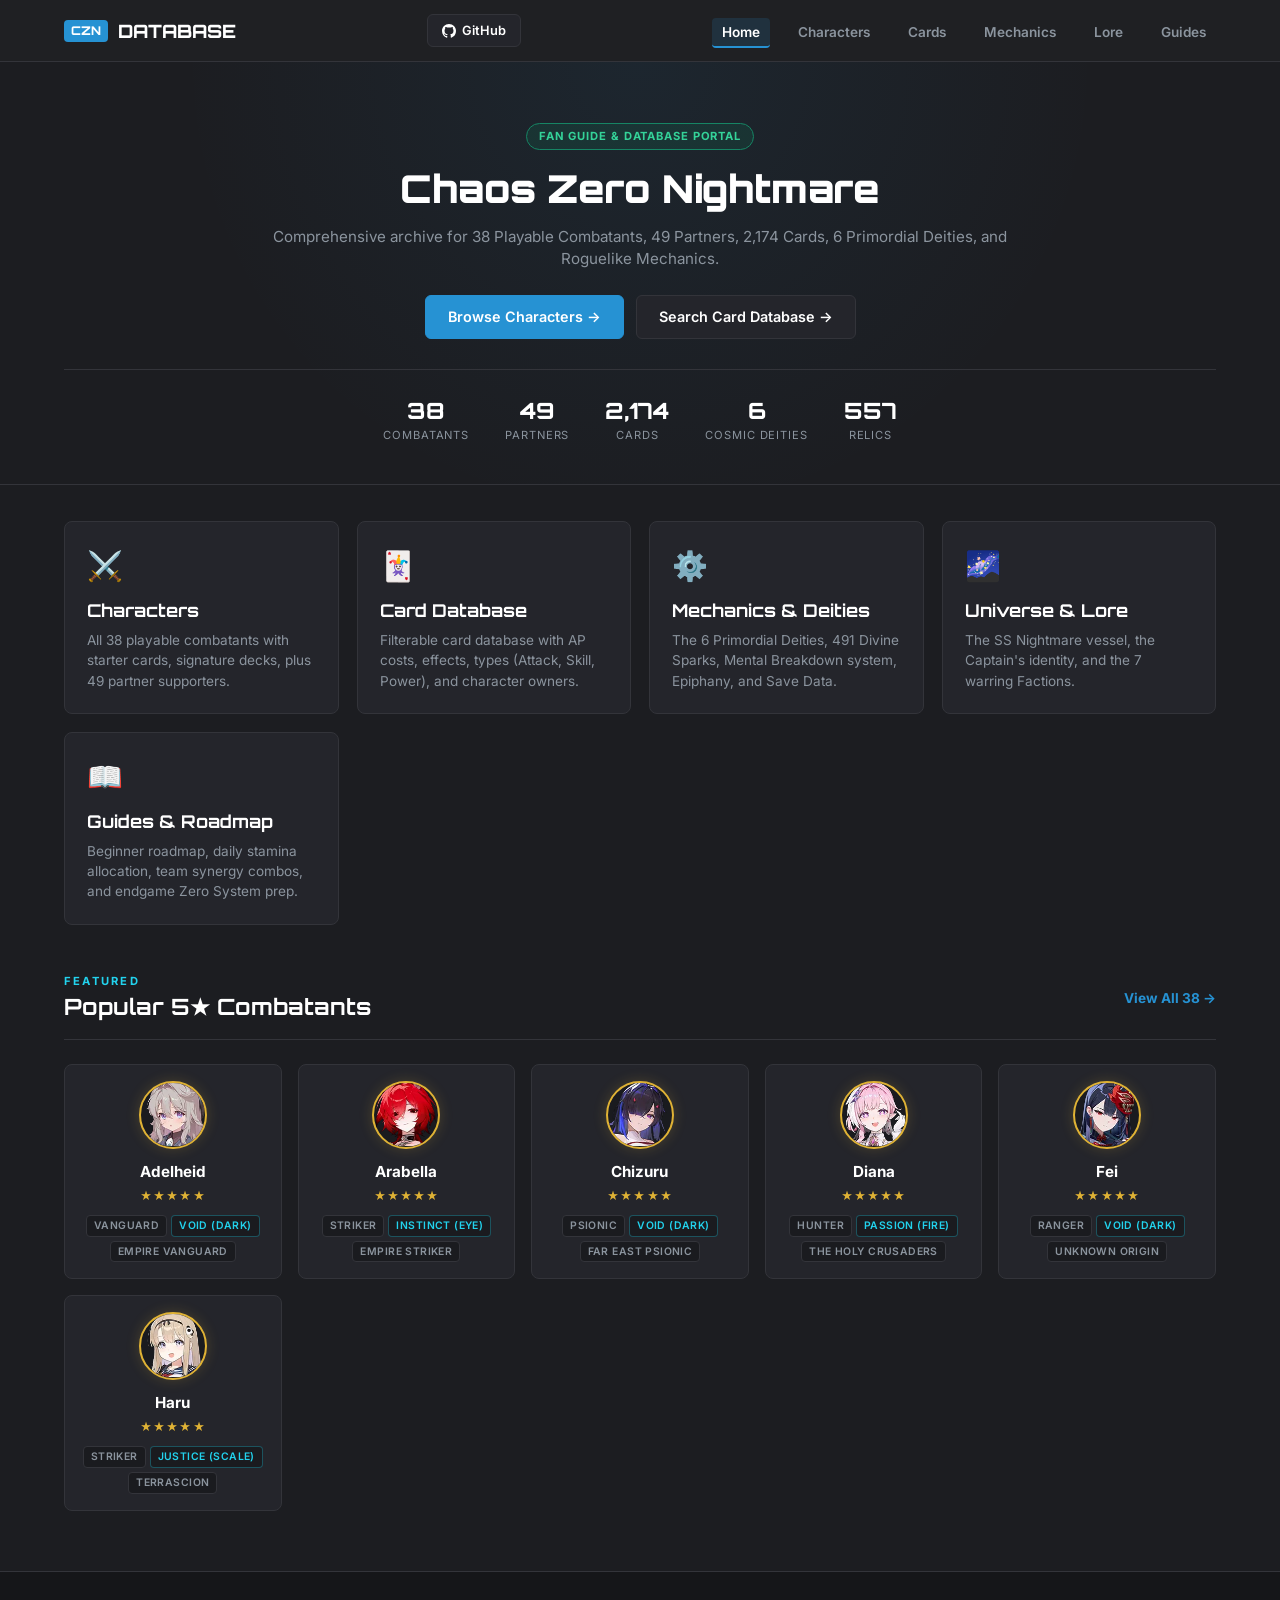
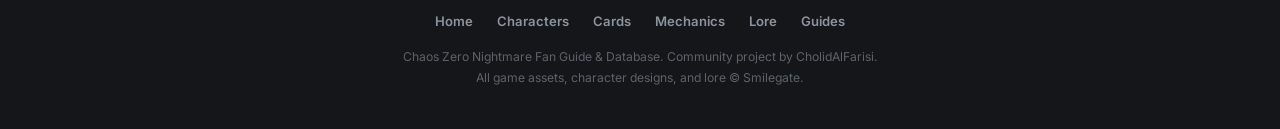
==== index.html @ 37da946c "feat: integrate official character portraits and card illustrations with responsive mobile layout" ====
<!DOCTYPE html>
<html lang="en">
<head>
<meta charset="UTF-8">
<meta name="viewport" content="width=device-width, initial-scale=1.0">
<title>Chaos Zero Nightmare — Database &amp; Fan Guide</title>
<link rel="preconnect" href="https://fonts.googleapis.com">
<link rel="preconnect" href="https://fonts.gstatic.com" crossorigin>
<link href="https://fonts.googleapis.com/css2?family=Inter:wght@400;500;600;700&family=Orbitron:wght@600;700;800;900&display=swap" rel="stylesheet">
<link rel="stylesheet" href="style.css">
</head>
<body>
<nav>
  <div class="nav-top">
    <a href="index.html" class="nav-brand"><span>CZN</span> DATABASE</a>
    <a href="https://github.com/CholidAlFarisi/czn-fan-guide" target="_blank" class="nav-btn">
      <svg width="14" height="14" viewBox="0 0 16 16" fill="currentColor"><path d="M8 0C3.58 0 0 3.58 0 8c0 3.54 2.29 6.53 5.47 7.59.4.07.55-.17.55-.38 0-.19-.01-.82-.01-1.49-2.01.37-2.53-.49-2.69-.94-.09-.23-.48-.94-.82-1.13-.28-.15-.68-.52-.01-.53.63-.01 1.08.58 1.23.82.72 1.21 1.87.87 2.33.66.07-.52.28-.87.51-1.07-1.78-.2-3.64-.89-3.64-3.95 0-.87.31-1.59.82-2.15-.08-.2-.36-1.02.08-2.12 0 0 .67-.21 2.2.82.64-.18 1.32-.27 2-.27.68 0 1.36.09 2 .27 1.53-1.04 2.2-.82 2.2-.82.44 1.1.16 1.92.08 2.12.51.56.82 1.27.82 2.15 0 3.07-1.87 3.75-3.65 3.95.29.25.54.73.54 1.48 0 1.07-.01 1.93-.01 2.2 0 .21.15.46.55.38A8.013 8.013 0 0016 8c0-4.42-3.58-8-8-8z"/></svg>
      GitHub
    </a>
  </div>
  <ul class="nav-links">
    <li><a href="index.html" class="active">Home</a></li> <li><a href="characters.html" class="">Characters</a></li> <li><a href="cards.html" class="">Cards</a></li> <li><a href="mechanics.html" class="">Mechanics</a></li> <li><a href="lore.html" class="">Lore</a></li> <li><a href="guides.html" class="">Guides</a></li>
  </ul>
</nav>

<main>
  <header class="page-header" style="text-align:center; padding: 60px 5vw 40px;">
    <div class="page-pill">Fan Guide &amp; Database Portal</div>
    <h1>Chaos Zero Nightmare</h1>
    <p style="margin: 0 auto 24px;">Comprehensive archive for 38 Playable Combatants, 49 Partners, 2,174 Cards, 6 Primordial Deities, and Roguelike Mechanics.</p>
    
    <div style="display:flex; justify-content:center; gap:12px; flex-wrap:wrap; margin-bottom: 24px;">
      <a href="characters.html" class="nav-btn" style="background:var(--accent); color:#fff; border-color:var(--accent); padding:10px 22px; font-size:0.9rem;">Browse Characters →</a>
      <a href="cards.html" class="nav-btn" style="padding:10px 22px; font-size:0.9rem;">Search Card Database →</a>
    </div>

    <div style="display:flex; justify-content:center; gap:36px; flex-wrap:wrap; margin-top:30px; padding-top:24px; border-top:1px solid var(--panel-border);">
      <div style="text-align:center"><div style="font-family:'Orbitron',sans-serif; font-weight:800; font-size:1.4rem; color:var(--text);">38</div><div style="font-size:0.7rem; color:var(--muted); text-transform:uppercase; letter-spacing:0.08em;">Combatants</div></div>
      <div style="text-align:center"><div style="font-family:'Orbitron',sans-serif; font-weight:800; font-size:1.4rem; color:var(--text);">49</div><div style="font-size:0.7rem; color:var(--muted); text-transform:uppercase; letter-spacing:0.08em;">Partners</div></div>
      <div style="text-align:center"><div style="font-family:'Orbitron',sans-serif; font-weight:800; font-size:1.4rem; color:var(--text);">2,174</div><div style="font-size:0.7rem; color:var(--muted); text-transform:uppercase; letter-spacing:0.08em;">Cards</div></div>
      <div style="text-align:center"><div style="font-family:'Orbitron',sans-serif; font-weight:800; font-size:1.4rem; color:var(--text);">6</div><div style="font-size:0.7rem; color:var(--muted); text-transform:uppercase; letter-spacing:0.08em;">Cosmic Deities</div></div>
      <div style="text-align:center"><div style="font-family:'Orbitron',sans-serif; font-weight:800; font-size:1.4rem; color:var(--text);">557</div><div style="font-size:0.7rem; color:var(--muted); text-transform:uppercase; letter-spacing:0.08em;">Relics</div></div>
    </div>
  </header>

  <div class="container">
    <!-- Hub Sections Navigation -->
    <div style="display:grid; grid-template-columns:repeat(auto-fit,minmax(240px,1fr)); gap:18px; margin-bottom:48px;">
      <a href="characters.html" style="text-decoration:none; color:inherit;">
        <div style="background:var(--panel); border:1px solid var(--panel-border); border-radius:8px; padding:22px; transition:all 0.2s; height:100%;" onmouseover="this.style.borderColor='var(--accent)'" onmouseout="this.style.borderColor='var(--panel-border)'">
          <div style="font-size:1.8rem; margin-bottom:10px;">⚔️</div>
          <h3 style="font-family:'Orbitron',sans-serif; font-size:1.1rem; color:var(--text); margin-bottom:6px;">Characters</h3>
          <p style="font-size:0.85rem; color:var(--muted);">All 38 playable combatants with starter cards, signature decks, plus 49 partner supporters.</p>
        </div>
      </a>
      <a href="cards.html" style="text-decoration:none; color:inherit;">
        <div style="background:var(--panel); border:1px solid var(--panel-border); border-radius:8px; padding:22px; transition:all 0.2s; height:100%;" onmouseover="this.style.borderColor='var(--accent)'" onmouseout="this.style.borderColor='var(--panel-border)'">
          <div style="font-size:1.8rem; margin-bottom:10px;">🃏</div>
          <h3 style="font-family:'Orbitron',sans-serif; font-size:1.1rem; color:var(--text); margin-bottom:6px;">Card Database</h3>
          <p style="font-size:0.85rem; color:var(--muted);">Filterable card database with AP costs, effects, types (Attack, Skill, Power), and character owners.</p>
        </div>
      </a>
      <a href="mechanics.html" style="text-decoration:none; color:inherit;">
        <div style="background:var(--panel); border:1px solid var(--panel-border); border-radius:8px; padding:22px; transition:all 0.2s; height:100%;" onmouseover="this.style.borderColor='var(--accent)'" onmouseout="this.style.borderColor='var(--panel-border)'">
          <div style="font-size:1.8rem; margin-bottom:10px;">⚙️</div>
          <h3 style="font-family:'Orbitron',sans-serif; font-size:1.1rem; color:var(--text); margin-bottom:6px;">Mechanics &amp; Deities</h3>
          <p style="font-size:0.85rem; color:var(--muted);">The 6 Primordial Deities, 491 Divine Sparks, Mental Breakdown system, Epiphany, and Save Data.</p>
        </div>
      </a>
      <a href="lore.html" style="text-decoration:none; color:inherit;">
        <div style="background:var(--panel); border:1px solid var(--panel-border); border-radius:8px; padding:22px; transition:all 0.2s; height:100%;" onmouseover="this.style.borderColor='var(--accent)'" onmouseout="this.style.borderColor='var(--panel-border)'">
          <div style="font-size:1.8rem; margin-bottom:10px;">🌌</div>
          <h3 style="font-family:'Orbitron',sans-serif; font-size:1.1rem; color:var(--text); margin-bottom:6px;">Universe &amp; Lore</h3>
          <p style="font-size:0.85rem; color:var(--muted);">The SS Nightmare vessel, the Captain's identity, and the 7 warring Factions.</p>
        </div>
      </a>
      <a href="guides.html" style="text-decoration:none; color:inherit;">
        <div style="background:var(--panel); border:1px solid var(--panel-border); border-radius:8px; padding:22px; transition:all 0.2s; height:100%;" onmouseover="this.style.borderColor='var(--accent)'" onmouseout="this.style.borderColor='var(--panel-border)'">
          <div style="font-size:1.8rem; margin-bottom:10px;">📖</div>
          <h3 style="font-family:'Orbitron',sans-serif; font-size:1.1rem; color:var(--text); margin-bottom:6px;">Guides &amp; Roadmap</h3>
          <p style="font-size:0.85rem; color:var(--muted);">Beginner roadmap, daily stamina allocation, team synergy combos, and endgame Zero System prep.</p>
        </div>
      </a>
    </div>

    <!-- Featured Characters Section -->
    <div class="toolbar">
      <div>
        <div style="font-size:0.7rem; letter-spacing:0.2em; text-transform:uppercase; color:var(--cyan); font-weight:700;">Featured</div>
        <h2 style="font-family:'Orbitron',sans-serif; font-size:1.4rem; color:var(--text);">Popular 5★ Combatants</h2>
      </div>
      <a href="characters.html" style="color:var(--accent); text-decoration:none; font-size:0.85rem; font-weight:700;">View All 38 →</a>
    </div>
    <div class="char-grid">
      
        <div class="char-card" data-r="5" onclick="location.href='characters.html'">
          <div class="char-icon"><img src="assets/characters/1055.webp" alt="Adelheid" loading="lazy" onerror="this.parentElement.textContent='🛡️'"></div>
          <div class="char-info">
            <div class="char-name">Adelheid</div>
            <div class="char-stars">★★★★★</div>
            <div class="char-tags">
              <span class="tag">Vanguard</span>
              <span class="tag attr">Void (Dark)</span>
              <span class="tag">Empire Vanguard</span>
            </div>
          </div>
        </div>
        <div class="char-card" data-r="5" onclick="location.href='characters.html'">
          <div class="char-icon"><img src="assets/characters/30115.webp" alt="Arabella" loading="lazy" onerror="this.parentElement.textContent='⚔️'"></div>
          <div class="char-info">
            <div class="char-name">Arabella</div>
            <div class="char-stars">★★★★★</div>
            <div class="char-tags">
              <span class="tag">Striker</span>
              <span class="tag attr">Instinct (Eye)</span>
              <span class="tag">Empire Striker</span>
            </div>
          </div>
        </div>
        <div class="char-card" data-r="5" onclick="location.href='characters.html'">
          <div class="char-icon"><img src="assets/characters/1060.webp" alt="Chizuru" loading="lazy" onerror="this.parentElement.textContent='🔮'"></div>
          <div class="char-info">
            <div class="char-name">Chizuru</div>
            <div class="char-stars">★★★★★</div>
            <div class="char-tags">
              <span class="tag">Psionic</span>
              <span class="tag attr">Void (Dark)</span>
              <span class="tag">Far East Psionic</span>
            </div>
          </div>
        </div>
        <div class="char-card" data-r="5" onclick="location.href='characters.html'">
          <div class="char-icon"><img src="assets/characters/1061.webp" alt="Diana" loading="lazy" onerror="this.parentElement.textContent='🏹'"></div>
          <div class="char-info">
            <div class="char-name">Diana</div>
            <div class="char-stars">★★★★★</div>
            <div class="char-tags">
              <span class="tag">Hunter</span>
              <span class="tag attr">Passion (Fire)</span>
              <span class="tag">The Holy Crusaders</span>
            </div>
          </div>
        </div>
        <div class="char-card" data-r="5" onclick="location.href='characters.html'">
          <div class="char-icon"><img src="assets/characters/30048.webp" alt="Fei" loading="lazy" onerror="this.parentElement.textContent='🎯'"></div>
          <div class="char-info">
            <div class="char-name">Fei</div>
            <div class="char-stars">★★★★★</div>
            <div class="char-tags">
              <span class="tag">Ranger</span>
              <span class="tag attr">Void (Dark)</span>
              <span class="tag">Unknown Origin</span>
            </div>
          </div>
        </div>
        <div class="char-card" data-r="5" onclick="location.href='characters.html'">
          <div class="char-icon"><img src="assets/characters/1062.webp" alt="Haru" loading="lazy" onerror="this.parentElement.textContent='⚔️'"></div>
          <div class="char-info">
            <div class="char-name">Haru</div>
            <div class="char-stars">★★★★★</div>
            <div class="char-tags">
              <span class="tag">Striker</span>
              <span class="tag attr">Justice (Scale)</span>
              <span class="tag">Terrascion</span>
            </div>
          </div>
        </div>
    </div>
  </div>
</main>

<footer>
  <div class="f-links">
    <a href="index.html">Home</a>
    <a href="characters.html">Characters</a>
    <a href="cards.html">Cards</a>
    <a href="mechanics.html">Mechanics</a>
    <a href="lore.html">Lore</a>
    <a href="guides.html">Guides</a>
  </div>
  <p>Chaos Zero Nightmare Fan Guide &amp; Database. Community project by CholidAlFarisi.<br>All game assets, character designs, and lore © Smilegate.</p>
</footer>
</body>
</html>
---- style.css ----
/* Prydwen Dark Theme Tokens & Global Styles */
:root {
  --bg: #1c1d21;
  --bg-darker: #151619;
  --nav-bg: rgba(32, 33, 36, 0.95);
  --panel: #24252b;
  --card: #24252b;
  --card-hover: #2c2d33;
  --card-inner: #1a1b1f;
  --panel-border: #33343a;
  --border: #33343a;
  --border-light: #3d3e47;
  --accent: #2692d3;
  --accent-hover: #1e7eb9;
  --teal: #10664d;
  --teal-bright: #168564;
  --gold: #dfb235;
  --red: #f85058;
  --purple: #9353d3;
  --cyan: #22d3ee;
  --text: #ffffff;
  --body: #c8c8c8;
  --muted: #8b949e;
  --faint: #5c616b;
}

* { box-sizing: border-box; margin: 0; padding: 0; }
html { scroll-behavior: smooth; }
body {
  background: var(--bg);
  color: var(--body);
  font-family: 'Inter', -apple-system, BlinkMacSystemFont, 'Segoe UI', Roboto, sans-serif;
  line-height: 1.5;
  -webkit-font-smoothing: antialiased;
  min-height: 100vh;
  display: flex;
  flex-direction: column;
}

/* Navbar */
nav {
  position: sticky; top: 0; z-index: 100;
  display: flex; align-items: center; justify-content: space-between;
  padding: 14px 5vw;
  background: var(--nav-bg);
  backdrop-filter: blur(12px);
  border-bottom: 1px solid var(--panel-border);
}
.nav-top { display: contents; }
.nav-brand {
  display: flex; align-items: center; gap: 10px;
  font-family: 'Orbitron', sans-serif; font-size: 1.15rem; font-weight: 800;
  color: var(--text); text-decoration: none;
}
.nav-brand span {
  background: var(--accent); color: #fff; padding: 2px 7px; border-radius: 4px; font-size: 0.75rem;
}
.nav-links { display: flex; gap: 18px; list-style: none; align-items: center; }
.nav-links a {
  color: var(--muted); text-decoration: none; font-size: 0.85rem; font-weight: 600;
  padding: 6px 10px; border-radius: 4px; transition: color 0.15s, background 0.15s;
}
.nav-links a:hover { color: var(--text); }
.nav-links a.active { color: var(--text); background: rgba(38, 146, 211, 0.15); border-bottom: 2px solid var(--accent); }
.nav-btn {
  background: var(--panel); border: 1px solid var(--panel-border); color: var(--text);
  padding: 6px 14px; border-radius: 6px; font-size: 0.8rem; font-weight: 600;
  text-decoration: none; display: flex; align-items: center; gap: 6px;
  transition: all 0.15s;
}
.nav-btn:hover { border-color: var(--accent); background: var(--card-hover); }

/* Main Content Wrapper */
main { flex: 1; width: 100%; max-width: 100%; min-width: 0; overflow-x: hidden; }

/* Page Header (Internal Pages) */
.page-header {
  padding: 40px 5vw 24px;
  border-bottom: 1px solid var(--panel-border);
  background: radial-gradient(circle at 50% 0%, rgba(38, 146, 211, 0.08) 0%, transparent 60%);
  max-width: 1340px; margin: 0 auto; width: 100%;
}
.page-pill {
  display: inline-block; padding: 4px 12px; border-radius: 999px;
  background: rgba(16, 102, 77, 0.25); border: 1px solid var(--teal-bright);
  color: #34d399; font-size: 0.7rem; font-weight: 700; text-transform: uppercase;
  letter-spacing: 0.08em; margin-bottom: 10px;
}
.page-header h1 {
  font-family: 'Orbitron', sans-serif; font-size: clamp(1.6rem, 3.5vw, 2.4rem);
  font-weight: 900; color: var(--text); letter-spacing: -0.01em; margin-bottom: 8px;
}
.page-header p { font-size: 0.95rem; color: var(--muted); max-width: 800px; }

/* Container Sections */
.container { padding: 36px 5vw 60px; max-width: 1340px; margin: 0 auto; width: 100%; }

/* Filter & Search Bar */
.toolbar {
  display: flex; justify-content: space-between; align-items: center; flex-wrap: wrap; gap: 16px;
  margin-bottom: 24px; padding-bottom: 16px; border-bottom: 1px solid var(--panel-border);
}
.filter-bar { display: flex; gap: 6px; flex-wrap: wrap; }
.f-btn {
  background: var(--panel); border: 1px solid var(--panel-border); color: var(--muted);
  padding: 6px 14px; border-radius: 6px; cursor: pointer; font-size: 0.8rem; font-weight: 600;
  transition: all 0.15s; font-family: inherit;
}
.f-btn:hover { border-color: var(--border-light); color: var(--text); background: var(--card-hover); }
.f-btn.active { background: var(--accent); color: #fff; border-color: var(--accent); }

.search-inline {
  display: flex; background: var(--panel); border: 1px solid var(--panel-border);
  border-radius: 6px; overflow: hidden; min-width: 260px;
}
.search-inline input {
  padding: 8px 14px; background: transparent; border: none; outline: none;
  color: var(--text); font-size: 0.85rem; font-family: inherit; width: 100%;
}
.search-inline input::placeholder { color: var(--faint); }

/* Character Grid */
.char-grid { display: grid; grid-template-columns: repeat(auto-fill, minmax(180px, 1fr)); gap: 16px; }
.char-card {
  background: var(--panel); border: 1px solid var(--panel-border); border-radius: 8px;
  padding: 16px 12px; text-align: center; cursor: pointer;
  display: flex; flex-direction: column; align-items: center;
  transition: transform 0.2s, box-shadow 0.2s, border-color 0.2s;
}
.char-card:hover { transform: translateY(-3px); border-color: var(--border-light); box-shadow: 0 8px 24px rgba(0,0,0,0.5); background: var(--card-hover); }
.char-icon {
  width: 68px; height: 68px; border-radius: 50%; margin-bottom: 12px;
  display: flex; align-items: center; justify-content: center; font-size: 2rem;
  background: var(--card-inner); border: 2px solid var(--panel-border);
  overflow: hidden; flex-shrink: 0;
}
.char-icon img { width: 100%; height: 100%; object-fit: cover; }
.char-card[data-r="5"] .char-icon { border-color: var(--gold); box-shadow: 0 0 14px rgba(223, 178, 53, 0.2); }
.char-card[data-r="4"] .char-icon { border-color: var(--purple); box-shadow: 0 0 14px rgba(147, 83, 211, 0.2); }
.char-name { font-size: 0.95rem; font-weight: 700; color: var(--text); margin-bottom: 4px; }
.char-info { display: flex; flex-direction: column; align-items: center; width: 100%; }
.char-stars { font-size: 0.72rem; letter-spacing: 0.1em; margin-bottom: 10px; }
.char-card[data-r="5"] .char-stars { color: var(--gold); }
.char-card[data-r="4"] .char-stars { color: var(--purple); }
.char-tags { display: flex; gap: 4px; justify-content: center; flex-wrap: wrap; margin-top: auto; }
.tag {
  font-size: 0.65rem; text-transform: uppercase; font-weight: 600; letter-spacing: 0.04em;
  padding: 2px 7px; border-radius: 4px; background: var(--card-inner); border: 1px solid var(--panel-border); color: var(--muted);
}
.tag.attr { color: var(--cyan); border-color: rgba(34, 211, 238, 0.3); }
.tag.order { color: #ffcf56; border-color: rgba(255, 207, 86, 0.3); }
.tag.passion { color: #ff7a7a; border-color: rgba(255, 122, 122, 0.3); }
.tag.void { color: #c084fc; border-color: rgba(192, 132, 252, 0.3); }

/* Cards Grid */
.cards-grid { display: grid; grid-template-columns: repeat(auto-fill, minmax(280px, 1fr)); gap: 16px; }
.card-item {
  background: var(--panel); border: 1px solid var(--panel-border); border-radius: 8px; padding: 16px;
  display: flex; flex-direction: column; gap: 10px; transition: transform 0.2s, border-color 0.2s;
}
.card-item:hover { transform: translateY(-3px); border-color: var(--border-light); box-shadow: 0 6px 20px rgba(0,0,0,0.4); }
.card-art-box {
  width: 100%; height: 135px; border-radius: 6px; overflow: hidden;
  background: var(--card-inner); border: 1px solid var(--panel-border);
  display: flex; align-items: center; justify-content: center; margin-bottom: 4px;
}
.card-art-box img {
  width: 100%; height: 100%; object-fit: cover; object-position: center 25%;
  transition: transform 0.25s ease;
}
.card-item:hover .card-art-box img { transform: scale(1.05); }
.c-top { display: flex; justify-content: space-between; align-items: center; }
.c-cost {
  width: 28px; height: 28px; border-radius: 4px; display: flex; align-items: center; justify-content: center;
  background: var(--accent); color: #fff; font-weight: 800; font-size: 0.85rem; font-family: 'Orbitron', sans-serif;
}
.c-type { font-size: 0.68rem; letter-spacing: 0.06em; text-transform: uppercase; padding: 2px 8px; border-radius: 4px; font-weight: 700; }
.type-atk { background: rgba(248,80,88,0.15); color: var(--red); border: 1px solid rgba(248,80,88,0.3); }
.type-skill { background: rgba(38,146,211,0.15); color: var(--cyan); border: 1px solid rgba(38,146,211,0.3); }
.type-power { background: rgba(223,178,53,0.15); color: var(--gold); border: 1px solid rgba(223,178,53,0.3); }
.type-curse { background: rgba(168,85,247,0.15); color: var(--purple); border: 1px solid rgba(168,85,247,0.3); }
.type-abnorm { background: rgba(239,68,68,0.2); color: #ff6b6b; border: 1px solid rgba(239,68,68,0.4); }
.card-item h4 { font-size: 0.95rem; font-weight: 700; color: var(--text); }
.c-effect { font-size: 0.84rem; color: var(--body); line-height: 1.5; flex: 1; }
.c-meta { font-size: 0.72rem; color: var(--muted); border-top: 1px solid var(--panel-border); padding-top: 10px; display: flex; justify-content: space-between; }

/* Modal */
.modal-overlay {
  position: fixed; inset: 0; background: rgba(10, 11, 14, 0.85); backdrop-filter: blur(8px);
  z-index: 1000; display: none; align-items: center; justify-content: center; padding: 20px;
}
.modal-overlay.open { display: flex; }
.modal-card {
  background: var(--panel); border: 1px solid var(--panel-border); border-radius: 12px;
  max-width: 680px; width: 100%; max-height: 88vh; overflow-y: auto; padding: 28px;
  box-shadow: 0 20px 50px rgba(0,0,0,0.6); position: relative;
}
.modal-close {
  position: absolute; top: 18px; right: 20px; background: var(--card-inner); border: 1px solid var(--panel-border);
  color: var(--text); width: 32px; height: 32px; border-radius: 6px; cursor: pointer; font-size: 1.1rem;
}
.modal-close:hover { border-color: var(--accent); color: var(--accent); }
.modal-head { display: flex; gap: 20px; align-items: center; margin-bottom: 20px; }
.modal-icon {
  width: 74px; height: 74px; border-radius: 50%; font-size: 2.2rem;
  display: flex; align-items: center; justify-content: center; background: var(--card-inner); border: 2px solid var(--gold);
  overflow: hidden; flex-shrink: 0;
}
.modal-icon img { width: 100%; height: 100%; object-fit: cover; }
.modal-title h2 { font-family: 'Orbitron', sans-serif; font-size: 1.4rem; color: var(--text); }
.modal-title .stars { color: var(--gold); letter-spacing: 0.12em; font-size: 0.85rem; margin-top: 2px; }
.modal-meta { display: flex; gap: 8px; flex-wrap: wrap; margin-top: 8px; }
.modal-desc { font-size: 0.9rem; color: var(--body); line-height: 1.6; margin-bottom: 20px; }
.modal-cards h4 {
  font-family: 'Orbitron', sans-serif; font-size: 0.95rem; color: var(--text); margin-bottom: 12px;
  border-bottom: 1px solid var(--panel-border); padding-bottom: 6px;
}
.modal-card-list { display: flex; flex-direction: column; gap: 8px; }
.m-card-row {
  background: var(--card-inner); border: 1px solid var(--panel-border); border-radius: 6px; padding: 10px 14px;
  display: flex; gap: 12px; align-items: center;
}
.m-card-art {
  width: 44px; height: 60px; object-fit: cover; border-radius: 4px;
  border: 1px solid var(--panel-border); flex-shrink: 0; background: var(--bg-darker);
}
.m-card-cost {
  background: var(--accent); color: #fff; font-family: 'Orbitron', sans-serif; font-weight: 700;
  width: 26px; height: 26px; border-radius: 4px; display: flex; align-items: center; justify-content: center; font-size: 0.78rem; flex-shrink: 0;
}
.m-card-body { flex: 1; }
.m-card-name { font-weight: 700; font-size: 0.85rem; color: var(--text); display: flex; justify-content: space-between; }
.m-card-type { font-size: 0.68rem; text-transform: uppercase; color: var(--muted); }
.m-card-desc { font-size: 0.8rem; color: var(--body); margin-top: 4px; }

/* Footer */
footer {
  background: var(--bg-darker); border-top: 1px solid var(--panel-border); padding: 40px 5vw; text-align: center;
  margin-top: auto;
}
.f-links { display: flex; justify-content: center; gap: 24px; flex-wrap: wrap; margin-bottom: 16px; }
.f-links a { color: var(--muted); text-decoration: none; font-size: 0.82rem; font-weight: 600; }
.f-links a:hover { color: var(--accent); }
footer p { font-size: 0.76rem; color: var(--faint); line-height: 1.7; }

/* Responsive adjustments for Mobile */
@media (max-width: 768px) {
  html, body {
    overflow-x: hidden;
    max-width: 100%;
    width: 100%;
  }
  nav {
    display: flex;
    flex-direction: column;
    align-items: stretch;
    padding: 10px 14px;
    gap: 8px;
    width: 100%;
    max-width: 100%;
    box-sizing: border-box;
    overflow: hidden;
  }
  .nav-top {
    display: flex;
    justify-content: space-between;
    align-items: center;
    width: 100%;
  }
  .nav-brand {
    font-size: 0.95rem;
    flex-shrink: 0;
  }
  .nav-btn {
    padding: 4px 8px;
    font-size: 0.72rem;
    gap: 4px;
    flex-shrink: 0;
  }
  .nav-links {
    width: 100%;
    max-width: 100%;
    min-width: 0;
    overflow-x: auto;
    -webkit-overflow-scrolling: touch;
    white-space: nowrap;
    gap: 6px;
    padding-bottom: 4px;
    scrollbar-width: none;
    flex-shrink: 1;
    display: flex;
  }
  .nav-links::-webkit-scrollbar {
    display: none;
  }
  .nav-links li {
    display: inline-block;
    flex-shrink: 0;
  }
  .nav-links a {
    white-space: nowrap;
    font-size: 0.76rem;
    padding: 4px 7px;
    display: inline-block;
  }
  .page-header {
    padding: 20px 14px 14px;
    max-width: 100%;
    width: 100%;
    min-width: 0;
    box-sizing: border-box;
  }
  .page-header h1 {
    font-size: 1.4rem;
  }
  .page-header p {
    font-size: 0.8rem;
    line-height: 1.4;
    width: 100%;
    max-width: 100%;
    white-space: normal;
    word-break: break-word;
    overflow-wrap: break-word;
    box-sizing: border-box;
  }
  .container {
    padding: 14px 14px 40px;
    max-width: 100%;
    width: 100%;
    min-width: 0;
    box-sizing: border-box;
  }
  .toolbar {
    flex-direction: column;
    align-items: stretch;
    gap: 10px;
  }
  .filter-bar {
    width: 100%;
    gap: 5px;
    flex-wrap: wrap;
  }
  .f-btn {
    padding: 5px 9px;
    font-size: 0.74rem;
  }
  .search-inline {
    width: 100%;
    min-width: 0;
  }
  .search-inline input {
    width: 100%;
  }
  .char-grid {
    grid-template-columns: 1fr;
    gap: 10px;
  }
  .char-card {
    flex-direction: row;
    text-align: left;
    align-items: center;
    padding: 12px 14px;
    gap: 14px;
    min-width: 0;
  }
  .char-icon {
    width: 58px;
    height: 58px;
    margin-bottom: 0;
  }
  .char-info {
    align-items: flex-start;
    flex: 1;
    min-width: 0;
  }
  .char-name {
    font-size: 0.95rem;
    margin-bottom: 2px;
    white-space: nowrap;
    overflow: hidden;
    text-overflow: ellipsis;
    max-width: 100%;
  }
  .char-stars {
    margin-bottom: 6px;
  }
  .char-tags {
    gap: 5px;
    flex-wrap: wrap;
    justify-content: flex-start;
    margin-top: 0;
    max-width: 100%;
  }
  .char-tags .tag {
    font-size: 0.65rem;
    padding: 2px 6px;
    white-space: nowrap;
  }
  .cards-grid {
    grid-template-columns: 1fr;
    gap: 12px;
  }
  .card-item {
    padding: 12px;
  }
  .card-art-box {
    height: 120px;
  }
  .modal-card {
    padding: 16px;
    width: 95vw;
    max-height: 90vh;
  }
  .modal-head {
    gap: 12px;
  }
  .modal-icon {
    width: 56px;
    height: 56px;
    font-size: 1.6rem;
  }
}
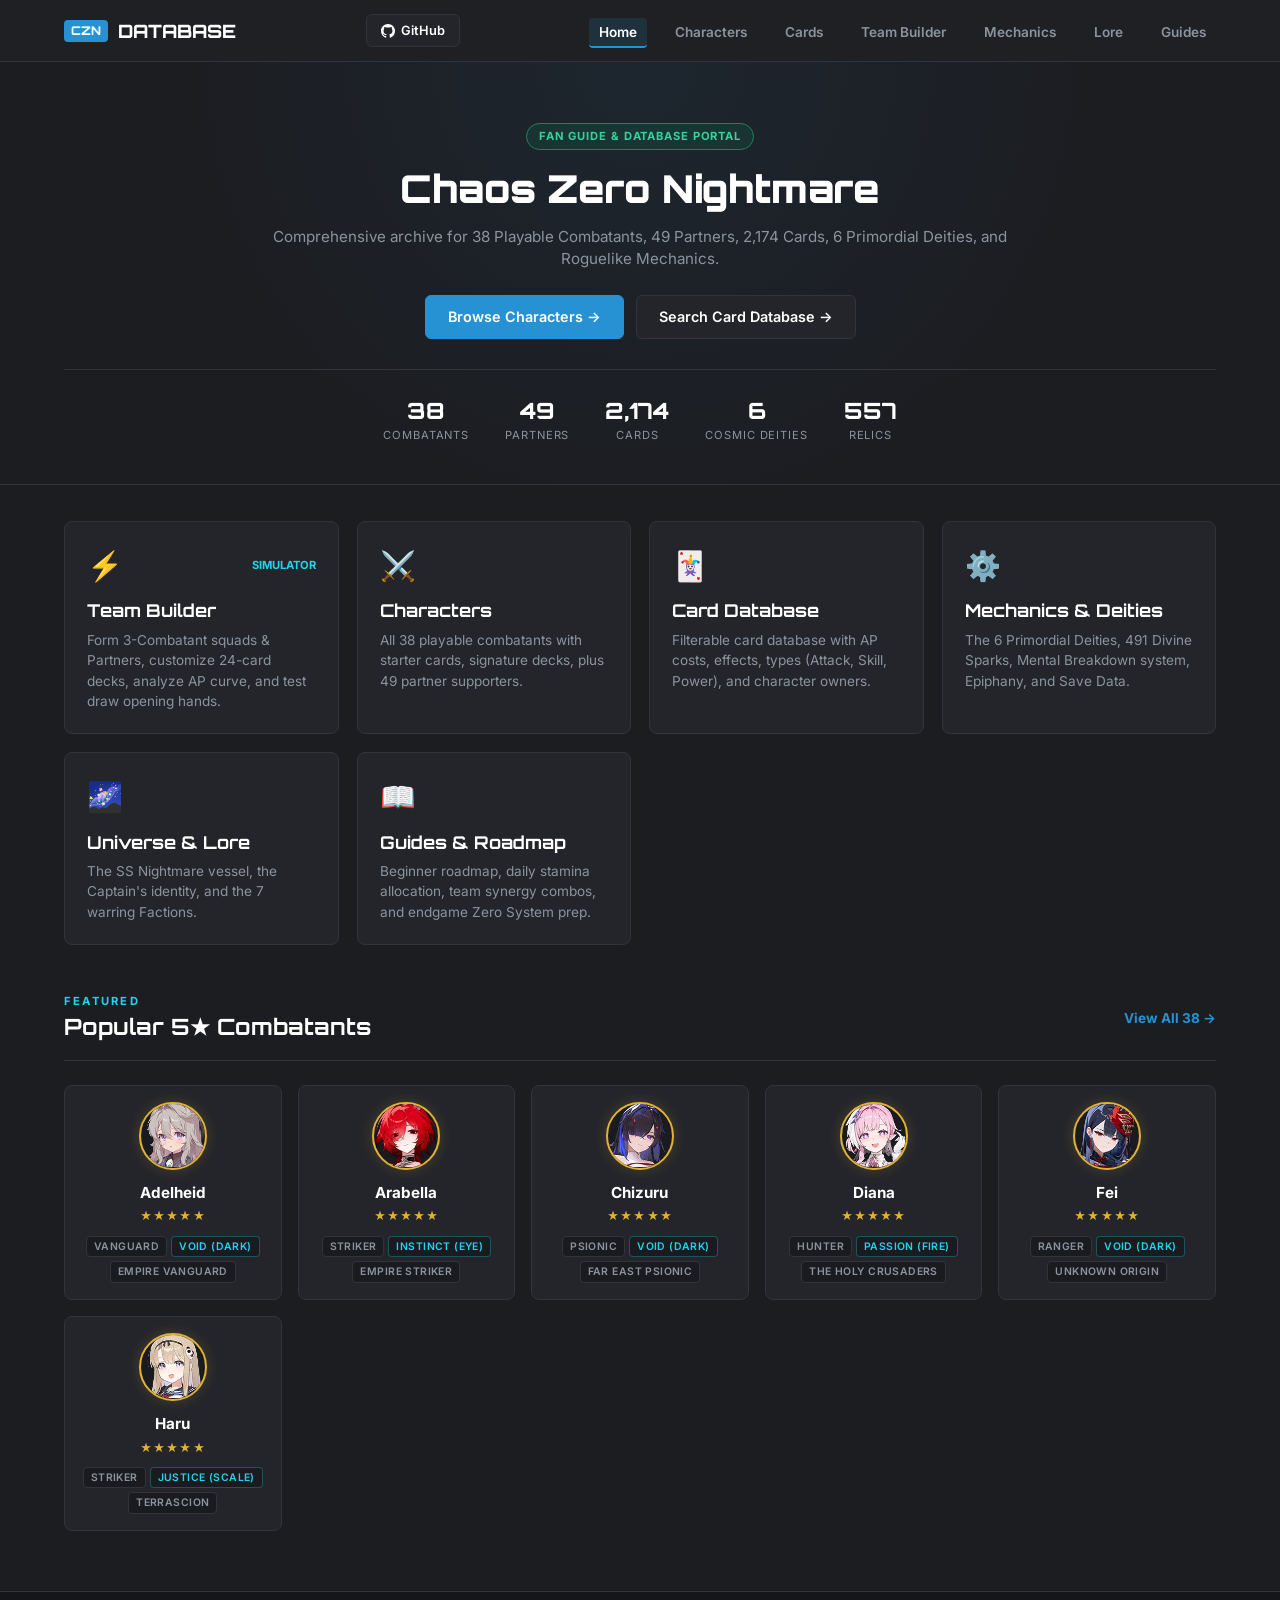
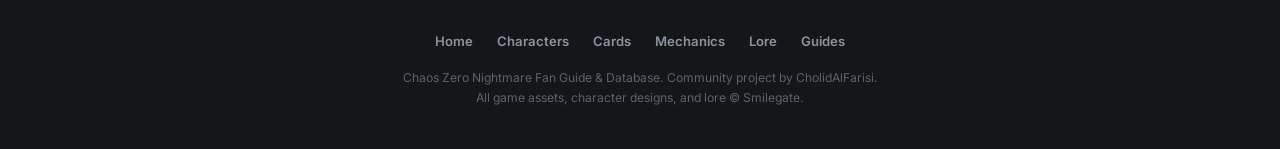
==== commit b9a4cfcd: "Add dedicated Team & Deck Builder simulator menu and remove team building from guides" ====
--- a/index.html
+++ b/index.html
@@ -19,7 +19,7 @@
     </a>
   </div>
   <ul class="nav-links">
-    <li><a href="index.html" class="active">Home</a></li> <li><a href="characters.html" class="">Characters</a></li> <li><a href="cards.html" class="">Cards</a></li> <li><a href="mechanics.html" class="">Mechanics</a></li> <li><a href="lore.html" class="">Lore</a></li> <li><a href="guides.html" class="">Guides</a></li>
+    <li><a href="index.html" class="active">Home</a></li> <li><a href="characters.html" class="">Characters</a></li> <li><a href="cards.html" class="">Cards</a></li> <li><a href="teambuilder.html" class="">Team Builder</a></li> <li><a href="mechanics.html" class="">Mechanics</a></li> <li><a href="lore.html" class="">Lore</a></li> <li><a href="guides.html" class="">Guides</a></li>
   </ul>
 </nav>
 
@@ -46,6 +46,16 @@
   <div class="container">
     <!-- Hub Sections Navigation -->
     <div style="display:grid; grid-template-columns:repeat(auto-fit,minmax(240px,1fr)); gap:18px; margin-bottom:48px;">
+      <a href="teambuilder.html" style="text-decoration:none; color:inherit;">
+        <div style="background:var(--panel); border:1px solid var(--panel-border); border-radius:8px; padding:22px; transition:all 0.2s; height:100%;" onmouseover="this.style.borderColor='var(--accent)'" onmouseout="this.style.borderColor='var(--panel-border)'">
+          <div style="display:flex; justify-content:space-between; align-items:center; margin-bottom:10px;">
+            <div style="font-size:1.8rem;">⚡</div>
+            <span style="font-size:0.7rem; color:var(--cyan); font-weight:700; text-transform:uppercase;">SIMULATOR</span>
+          </div>
+          <h3 style="font-family:'Orbitron',sans-serif; font-size:1.1rem; color:var(--text); margin-bottom:6px;">Team Builder</h3>
+          <p style="font-size:0.85rem; color:var(--muted);">Form 3-Combatant squads &amp; Partners, customize 24-card decks, analyze AP curve, and test draw opening hands.</p>
+        </div>
+      </a>
       <a href="characters.html" style="text-decoration:none; color:inherit;">
         <div style="background:var(--panel); border:1px solid var(--panel-border); border-radius:8px; padding:22px; transition:all 0.2s; height:100%;" onmouseover="this.style.borderColor='var(--accent)'" onmouseout="this.style.borderColor='var(--panel-border)'">
           <div style="font-size:1.8rem; margin-bottom:10px;">⚔️</div>
--- a/style.css
+++ b/style.css
@@ -420,3 +420,512 @@
     font-size: 1.6rem;
   }
 }
+
+/* Sub Navigation Tabs */
+.sub-tabs {
+  display: flex;
+  gap: 8px;
+  border-bottom: 1px solid var(--panel-border);
+  margin-bottom: 24px;
+  overflow-x: auto;
+  -webkit-overflow-scrolling: touch;
+  padding-bottom: 8px;
+}
+.sub-tab-btn {
+  background: var(--panel);
+  border: 1px solid var(--panel-border);
+  color: var(--muted);
+  padding: 8px 16px;
+  border-radius: 6px;
+  font-size: 0.85rem;
+  font-weight: 600;
+  cursor: pointer;
+  white-space: nowrap;
+  transition: all 0.2s ease;
+  font-family: inherit;
+}
+.sub-tab-btn:hover {
+  color: var(--text);
+  border-color: var(--card-border);
+  background: var(--card-inner);
+}
+.sub-tab-btn.active {
+  color: #fff;
+  background: linear-gradient(135deg, rgba(38,146,211,0.2), rgba(16,102,77,0.3));
+  border-color: var(--cyan);
+  box-shadow: 0 0 10px rgba(34,211,238,0.15);
+}
+
+.tab-pane {
+  display: none;
+}
+.tab-pane.active {
+  display: block;
+}
+
+/* Responsive Table */
+.table-responsive {
+  width: 100%;
+  overflow-x: auto;
+  -webkit-overflow-scrolling: touch;
+  margin: 16px 0 24px;
+  border: 1px solid var(--panel-border);
+  border-radius: 6px;
+}
+.guide-table {
+  width: 100%;
+  border-collapse: collapse;
+  font-size: 0.85rem;
+  text-align: left;
+}
+.guide-table th {
+  background: var(--card-inner);
+  color: var(--text);
+  padding: 10px 14px;
+  border-bottom: 1px solid var(--panel-border);
+  font-family: 'Orbitron', sans-serif;
+  font-size: 0.8rem;
+  letter-spacing: 0.05em;
+}
+.guide-table td {
+  padding: 10px 14px;
+  border-bottom: 1px solid rgba(255,255,255,0.05);
+  color: var(--body);
+  line-height: 1.6;
+}
+.guide-table tr:last-child td {
+  border-bottom: none;
+}
+.guide-table tr:hover td {
+  background: rgba(255,255,255,0.02);
+}
+
+/* Glossary Card & Grid */
+.glossary-grid {
+  display: grid;
+  grid-template-columns: repeat(auto-fill, minmax(280px, 1fr));
+  gap: 14px;
+  margin-top: 16px;
+}
+.glossary-card {
+  background: var(--panel);
+  border: 1px solid var(--panel-border);
+  border-radius: 6px;
+  padding: 16px;
+  transition: transform 0.2s ease, border-color 0.2s ease;
+}
+.glossary-card:hover {
+  transform: translateY(-2px);
+  border-color: var(--cyan);
+}
+.glossary-header {
+  display: flex;
+  justify-content: space-between;
+  align-items: center;
+  margin-bottom: 6px;
+}
+.glossary-title {
+  font-family: 'Orbitron', sans-serif;
+  font-size: 0.95rem;
+  font-weight: 700;
+  color: var(--text);
+}
+.glossary-tag {
+  font-size: 0.7rem;
+  padding: 2px 7px;
+  border-radius: 4px;
+  background: rgba(34,211,238,0.12);
+  color: var(--cyan);
+  font-weight: 600;
+}
+.glossary-desc {
+  font-size: 0.82rem;
+  color: var(--body);
+  line-height: 1.5;
+}
+
+/* Lore Faction Roster Grid */
+.faction-roster {
+  display: flex;
+  flex-wrap: wrap;
+  gap: 8px;
+  margin-top: 12px;
+}
+.faction-member-badge {
+  display: inline-flex;
+  align-items: center;
+  gap: 6px;
+  padding: 4px 10px;
+  border-radius: 20px;
+  background: var(--card-inner);
+  border: 1px solid var(--panel-border);
+  font-size: 0.78rem;
+  color: var(--text);
+}
+.faction-member-badge img {
+  width: 22px;
+  height: 22px;
+  border-radius: 50%;
+  object-fit: cover;
+}
+
+/* Stats Counter */
+.stats-banner {
+  display: grid;
+  grid-template-columns: repeat(auto-fit, minmax(130px, 1fr));
+  gap: 14px;
+  margin-bottom: 32px;
+}
+.stat-box {
+  background: var(--panel);
+  border: 1px solid var(--panel-border);
+  border-radius: 8px;
+  padding: 16px;
+  text-align: center;
+}
+.stat-num {
+  font-family: 'Orbitron', sans-serif;
+  font-size: 1.8rem;
+  font-weight: 800;
+  color: var(--cyan);
+  margin-bottom: 4px;
+}
+.stat-label {
+  font-size: 0.75rem;
+  color: var(--muted);
+  text-transform: uppercase;
+  letter-spacing: 0.05em;
+  font-weight: 600;
+}
+
+/* ==========================================================================
+   TEAM & DECK BUILDER SIMULATOR STYLES
+   ========================================================================== */
+.builder-grid {
+  display: grid;
+  grid-template-columns: repeat(auto-fit, minmax(260px, 1fr));
+  gap: 16px;
+  margin-bottom: 24px;
+}
+.builder-slot {
+  background: var(--panel);
+  border: 1px solid var(--panel-border);
+  border-radius: 8px;
+  padding: 16px;
+  position: relative;
+  transition: border-color 0.2s, box-shadow 0.2s;
+  display: flex;
+  flex-direction: column;
+}
+.builder-slot.slot-active {
+  border-color: var(--accent);
+  box-shadow: 0 0 16px rgba(38,146,211,0.15);
+}
+.builder-slot-top {
+  display: flex;
+  gap: 12px;
+  align-items: center;
+  margin-bottom: 12px;
+}
+.builder-slot-avatar {
+  width: 64px;
+  height: 64px;
+  border-radius: 50%;
+  border: 2px solid var(--panel-border);
+  object-fit: cover;
+  background: var(--card-inner);
+  flex-shrink: 0;
+}
+.builder-slot-info {
+  flex: 1;
+  min-width: 0;
+}
+.builder-slot-name {
+  font-family: 'Orbitron', sans-serif;
+  font-size: 1.05rem;
+  font-weight: 700;
+  color: var(--text);
+  white-space: nowrap;
+  overflow: hidden;
+  text-overflow: ellipsis;
+}
+.builder-slot-meta {
+  display: flex;
+  gap: 6px;
+  flex-wrap: wrap;
+  margin-top: 4px;
+}
+.builder-card-count {
+  display: inline-block;
+  font-size: 0.72rem;
+  padding: 2px 8px;
+  border-radius: 4px;
+  background: var(--card-inner);
+  border: 1px solid var(--panel-border);
+  color: var(--cyan);
+  font-weight: 600;
+}
+.builder-slot-actions {
+  margin-top: auto;
+  padding-top: 10px;
+  border-top: 1px solid var(--panel-border);
+  display: flex;
+  gap: 8px;
+}
+.builder-btn {
+  padding: 6px 12px;
+  border-radius: 4px;
+  font-size: 0.78rem;
+  font-weight: 600;
+  border: 1px solid var(--panel-border);
+  background: var(--card-inner);
+  color: var(--text);
+  cursor: pointer;
+  transition: all 0.2s;
+  text-align: center;
+  flex: 1;
+}
+.builder-btn:hover {
+  background: var(--panel-border);
+  border-color: var(--cyan);
+  color: #fff;
+}
+.builder-btn-primary {
+  background: var(--accent);
+  border-color: var(--accent);
+  color: #fff;
+}
+.builder-btn-primary:hover {
+  background: #1c7bb5;
+  border-color: #1c7bb5;
+}
+
+/* Game Card Visuals */
+.game-card-grid {
+  display: grid;
+  grid-template-columns: repeat(auto-fill, minmax(210px, 1fr));
+  gap: 12px;
+}
+.game-card-item {
+  background: var(--card-inner);
+  border: 1px solid var(--panel-border);
+  border-radius: 6px;
+  padding: 10px;
+  display: flex;
+  flex-direction: column;
+  position: relative;
+  transition: transform 0.2s, border-color 0.2s, box-shadow 0.2s;
+}
+.game-card-item:hover {
+  border-color: var(--cyan);
+  transform: translateY(-2px);
+  box-shadow: 0 4px 12px rgba(0,0,0,0.3);
+}
+.game-card-item.locked {
+  border-left: 3px solid var(--gold);
+}
+.game-card-item.custom {
+  border-left: 3px solid var(--cyan);
+}
+.game-card-item.collapse {
+  border-left: 3px solid var(--purple);
+}
+.game-card-head {
+  display: flex;
+  justify-content: space-between;
+  align-items: center;
+  margin-bottom: 8px;
+}
+.card-cost-orb {
+  width: 24px;
+  height: 24px;
+  border-radius: 50%;
+  background: #1c2b3e;
+  border: 1px solid var(--cyan);
+  color: var(--cyan);
+  font-family: 'Orbitron', sans-serif;
+  font-weight: 800;
+  font-size: 0.8rem;
+  display: flex;
+  align-items: center;
+  justify-content: center;
+}
+.game-card-art {
+  height: 80px;
+  border-radius: 4px;
+  background: #111;
+  overflow: hidden;
+  margin-bottom: 8px;
+  display: flex;
+  align-items: center;
+  justify-content: center;
+  border: 1px solid rgba(255,255,255,0.06);
+}
+.game-card-art img {
+  width: 100%;
+  height: 100%;
+  object-fit: cover;
+}
+.game-card-title {
+  font-size: 0.82rem;
+  font-weight: 700;
+  color: var(--text);
+  margin-bottom: 4px;
+}
+.game-card-desc {
+  font-size: 0.72rem;
+  color: var(--muted);
+  line-height: 1.4;
+  flex: 1;
+}
+
+/* Combat Simulator Hand & Terminal */
+.sim-container {
+  background: var(--panel);
+  border: 1px solid var(--panel-border);
+  border-radius: 8px;
+  padding: 20px;
+  margin-top: 24px;
+}
+.sim-status-bar {
+  display: flex;
+  justify-content: space-between;
+  align-items: center;
+  flex-wrap: wrap;
+  gap: 12px;
+  padding-bottom: 16px;
+  border-bottom: 1px solid var(--panel-border);
+  margin-bottom: 16px;
+}
+.ap-display {
+  display: flex;
+  align-items: center;
+  gap: 8px;
+}
+.ap-orb {
+  width: 22px;
+  height: 22px;
+  border-radius: 50%;
+  background: var(--card-inner);
+  border: 2px solid var(--cyan);
+  transition: all 0.3s;
+}
+.ap-orb.filled {
+  background: var(--cyan);
+  box-shadow: 0 0 10px rgba(34,211,238,0.6);
+}
+.hand-grid {
+  display: grid;
+  grid-template-columns: repeat(auto-fit, minmax(170px, 1fr));
+  gap: 12px;
+  margin-bottom: 16px;
+  min-height: 160px;
+}
+.hand-card {
+  background: var(--card-inner);
+  border: 1px solid var(--panel-border);
+  border-radius: 6px;
+  padding: 10px;
+  cursor: pointer;
+  transition: all 0.2s;
+  display: flex;
+  flex-direction: column;
+}
+.hand-card:hover {
+  transform: translateY(-8px) scale(1.02);
+  border-color: var(--cyan);
+  box-shadow: 0 8px 20px rgba(34,211,238,0.25);
+}
+.hand-card.unplayable {
+  opacity: 0.45;
+  cursor: not-allowed;
+}
+.hand-card.unplayable:hover {
+  transform: none;
+  box-shadow: none;
+  border-color: var(--panel-border);
+}
+.sim-terminal {
+  background: #0d0e11;
+  border: 1px solid var(--panel-border);
+  border-radius: 6px;
+  padding: 12px;
+  font-family: 'Consolas', 'Courier New', monospace;
+  font-size: 0.78rem;
+  color: #9cb3c9;
+  max-height: 150px;
+  overflow-y: auto;
+  line-height: 1.6;
+}
+.sim-log-line {
+  margin-bottom: 4px;
+}
+.sim-log-time {
+  color: var(--muted);
+}
+.sim-log-highlight {
+  color: var(--cyan);
+  font-weight: bold;
+}
+.sim-log-action {
+  color: var(--gold);
+}
+.sim-log-alert {
+  color: var(--red);
+}
+
+/* Modals */
+.builder-modal-backdrop {
+  position: fixed;
+  top: 0; left: 0; right: 0; bottom: 0;
+  background: rgba(0,0,0,0.75);
+  display: none;
+  align-items: center;
+  justify-content: center;
+  z-index: 1000;
+  padding: 20px;
+}
+.builder-modal-backdrop.active {
+  display: flex;
+}
+.builder-modal-content {
+  background: var(--panel);
+  border: 1px solid var(--panel-border);
+  border-radius: 8px;
+  max-width: 760px;
+  width: 100%;
+  max-height: 85vh;
+  overflow-y: auto;
+  padding: 24px;
+  position: relative;
+}
+.hero-picker-grid {
+  display: grid;
+  grid-template-columns: repeat(auto-fill, minmax(130px, 1fr));
+  gap: 10px;
+  margin-top: 14px;
+}
+.hero-picker-item {
+  background: var(--card-inner);
+  border: 1px solid var(--panel-border);
+  border-radius: 6px;
+  padding: 10px;
+  text-align: center;
+  cursor: pointer;
+  transition: all 0.2s;
+}
+.hero-picker-item:hover {
+  border-color: var(--cyan);
+  background: #2a2c35;
+}
+.hero-picker-item.selected {
+  border-color: var(--gold);
+  background: rgba(223,178,53,0.1);
+}
+.hero-picker-item img {
+  width: 52px;
+  height: 52px;
+  border-radius: 50%;
+  margin-bottom: 6px;
+  object-fit: cover;
+}
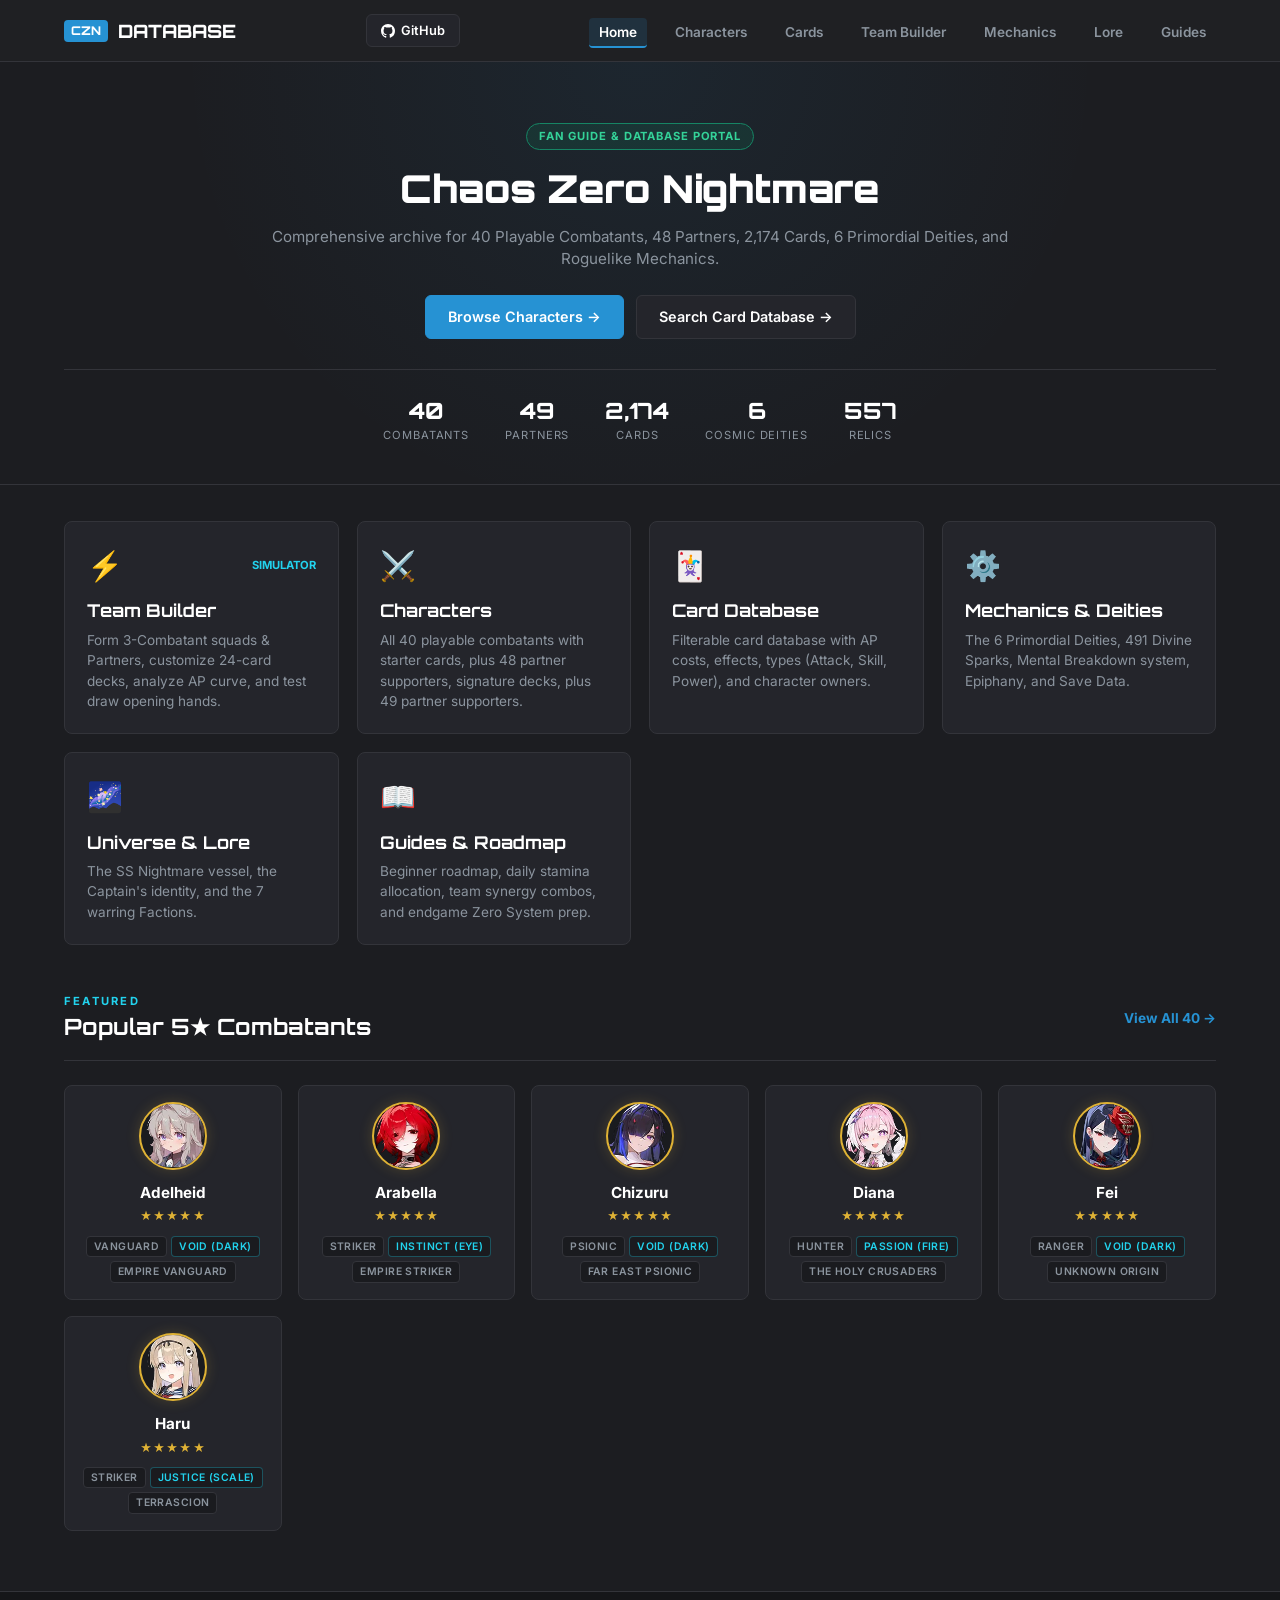
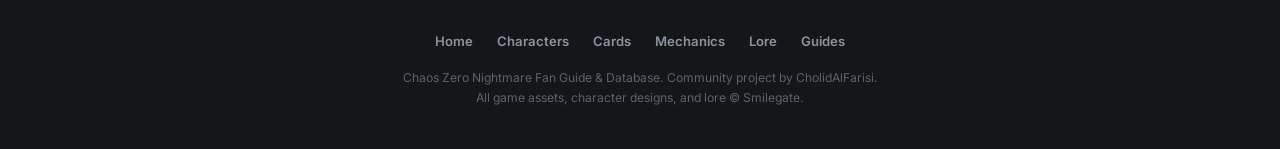
==== commit 89638f5d: "feat: synchronize official client v1.0.84 data (40 combatants, 5 ego affinities, 4 classes, 10 facti" ====
--- a/index.html
+++ b/index.html
@@ -8,6 +8,7 @@
 <link rel="preconnect" href="https://fonts.gstatic.com" crossorigin>
 <link href="https://fonts.googleapis.com/css2?family=Inter:wght@400;500;600;700&family=Orbitron:wght@600;700;800;900&display=swap" rel="stylesheet">
 <link rel="stylesheet" href="style.css">
+<script src="teambuilder-data.js"></script>
 </head>
 <body>
 <nav>
@@ -27,7 +28,7 @@
   <header class="page-header" style="text-align:center; padding: 60px 5vw 40px;">
     <div class="page-pill">Fan Guide &amp; Database Portal</div>
     <h1>Chaos Zero Nightmare</h1>
-    <p style="margin: 0 auto 24px;">Comprehensive archive for 38 Playable Combatants, 49 Partners, 2,174 Cards, 6 Primordial Deities, and Roguelike Mechanics.</p>
+    <p style="margin: 0 auto 24px;">Comprehensive archive for 40 Playable Combatants, 48 Partners, 2,174 Cards, 6 Primordial Deities, and Roguelike Mechanics.</p>
     
     <div style="display:flex; justify-content:center; gap:12px; flex-wrap:wrap; margin-bottom: 24px;">
       <a href="characters.html" class="nav-btn" style="background:var(--accent); color:#fff; border-color:var(--accent); padding:10px 22px; font-size:0.9rem;">Browse Characters →</a>
@@ -35,7 +36,7 @@
     </div>
 
     <div style="display:flex; justify-content:center; gap:36px; flex-wrap:wrap; margin-top:30px; padding-top:24px; border-top:1px solid var(--panel-border);">
-      <div style="text-align:center"><div style="font-family:'Orbitron',sans-serif; font-weight:800; font-size:1.4rem; color:var(--text);">38</div><div style="font-size:0.7rem; color:var(--muted); text-transform:uppercase; letter-spacing:0.08em;">Combatants</div></div>
+      <div style="text-align:center"><div style="font-family:'Orbitron',sans-serif; font-weight:800; font-size:1.4rem; color:var(--text);">40</div><div style="font-size:0.7rem; color:var(--muted); text-transform:uppercase; letter-spacing:0.08em;">Combatants</div></div>
       <div style="text-align:center"><div style="font-family:'Orbitron',sans-serif; font-weight:800; font-size:1.4rem; color:var(--text);">49</div><div style="font-size:0.7rem; color:var(--muted); text-transform:uppercase; letter-spacing:0.08em;">Partners</div></div>
       <div style="text-align:center"><div style="font-family:'Orbitron',sans-serif; font-weight:800; font-size:1.4rem; color:var(--text);">2,174</div><div style="font-size:0.7rem; color:var(--muted); text-transform:uppercase; letter-spacing:0.08em;">Cards</div></div>
       <div style="text-align:center"><div style="font-family:'Orbitron',sans-serif; font-weight:800; font-size:1.4rem; color:var(--text);">6</div><div style="font-size:0.7rem; color:var(--muted); text-transform:uppercase; letter-spacing:0.08em;">Cosmic Deities</div></div>
@@ -60,7 +61,7 @@
         <div style="background:var(--panel); border:1px solid var(--panel-border); border-radius:8px; padding:22px; transition:all 0.2s; height:100%;" onmouseover="this.style.borderColor='var(--accent)'" onmouseout="this.style.borderColor='var(--panel-border)'">
           <div style="font-size:1.8rem; margin-bottom:10px;">⚔️</div>
           <h3 style="font-family:'Orbitron',sans-serif; font-size:1.1rem; color:var(--text); margin-bottom:6px;">Characters</h3>
-          <p style="font-size:0.85rem; color:var(--muted);">All 38 playable combatants with starter cards, signature decks, plus 49 partner supporters.</p>
+          <p style="font-size:0.85rem; color:var(--muted);">All 40 playable combatants with starter cards, plus 48 partner supporters, signature decks, plus 49 partner supporters.</p>
         </div>
       </a>
       <a href="cards.html" style="text-decoration:none; color:inherit;">
@@ -99,7 +100,7 @@
         <div style="font-size:0.7rem; letter-spacing:0.2em; text-transform:uppercase; color:var(--cyan); font-weight:700;">Featured</div>
         <h2 style="font-family:'Orbitron',sans-serif; font-size:1.4rem; color:var(--text);">Popular 5★ Combatants</h2>
       </div>
-      <a href="characters.html" style="color:var(--accent); text-decoration:none; font-size:0.85rem; font-weight:700;">View All 38 →</a>
+      <a href="characters.html" style="color:var(--accent); text-decoration:none; font-size:0.85rem; font-weight:700;">View All 40 →</a>
     </div>
     <div class="char-grid">
       
--- a/style.css
+++ b/style.css
@@ -929,3 +929,929 @@
   margin-bottom: 6px;
   object-fit: cover;
 }
+
+/* 3-Combatant + 3-Partner Squad Stations */
+.squad-stations-grid {
+  display: grid;
+  grid-template-columns: repeat(auto-fit, minmax(310px, 1fr));
+  gap: 16px;
+  margin-bottom: 24px;
+}
+.squad-station {
+  background: var(--panel);
+  border: 1px solid var(--panel-border);
+  border-radius: 8px;
+  display: flex;
+  flex-direction: column;
+  overflow: hidden;
+  transition: border-color 0.2s, box-shadow 0.2s;
+}
+.squad-station.active {
+  border-color: var(--accent);
+  box-shadow: 0 0 16px rgba(38,146,211,0.2);
+}
+.station-hero {
+  padding: 16px;
+  border-bottom: 1px dashed var(--panel-border);
+  background: rgba(255, 255, 255, 0.015);
+}
+.station-partner {
+  padding: 14px 16px;
+  background: rgba(0, 0, 0, 0.15);
+}
+.stat-badge-grid {
+  display: grid;
+  grid-template-columns: repeat(4, 1fr);
+  gap: 6px;
+  margin-top: 10px;
+}
+.stat-badge {
+  background: var(--card-inner);
+  border: 1px solid var(--panel-border);
+  border-radius: 4px;
+  padding: 4px 6px;
+  font-size: 0.72rem;
+  color: var(--muted);
+  text-align: center;
+}
+.stat-badge strong {
+  color: var(--text);
+  display: block;
+  font-size: 0.82rem;
+}
+
+/* Card Removal & Epiphany System */
+.game-card-item.removed {
+  opacity: 0.45;
+  border: 1px dashed var(--muted) !important;
+  filter: grayscale(0.85);
+  background: rgba(15, 23, 42, 0.4);
+}
+.game-card-item.removed:hover {
+  opacity: 0.8;
+  transform: none;
+}
+.game-card-item.epiphany-common {
+  border-top: 2px solid var(--cyan) !important;
+  box-shadow: 0 0 10px rgba(34, 211, 238, 0.25);
+}
+.game-card-item.epiphany-unique {
+  border-top: 2px solid var(--gold) !important;
+  box-shadow: 0 0 12px rgba(223, 178, 53, 0.3);
+}
+.game-card-item.epiphany-divine {
+  border-top: 2px solid #a855f7 !important;
+  box-shadow: 0 0 14px rgba(168, 85, 247, 0.35);
+  background: linear-gradient(180deg, rgba(168,85,247,0.06), var(--card-inner));
+}
+.badge-epiphany {
+  font-size: 0.65rem;
+  padding: 1px 6px;
+  border-radius: 3px;
+  font-weight: 700;
+  display: inline-block;
+  white-space: nowrap;
+}
+.badge-epiphany.common {
+  background: rgba(34, 211, 238, 0.2);
+  color: var(--cyan);
+  border: 1px solid rgba(34, 211, 238, 0.4);
+}
+.badge-epiphany.unique {
+  background: rgba(223, 178, 53, 0.2);
+  color: var(--gold);
+  border: 1px solid rgba(223, 178, 53, 0.4);
+}
+.badge-epiphany.divine {
+  background: rgba(168, 85, 247, 0.25);
+  color: #c084fc;
+  border: 1px solid rgba(168, 85, 247, 0.5);
+}
+
+/* 6 Patron Cosmic Deities & Sparks */
+.badge-deity {
+  display: inline-flex;
+  align-items: center;
+  gap: 3px;
+  font-size: 0.65rem;
+  font-weight: 700;
+  padding: 1px 6px;
+  border-radius: 3px;
+  white-space: nowrap;
+}
+.badge-deity.vitor { background: rgba(239, 68, 68, 0.2); color: #f87171; border: 1px solid rgba(239, 68, 68, 0.4); }
+.badge-deity.circen { background: rgba(34, 211, 238, 0.2); color: #22d3ee; border: 1px solid rgba(34, 211, 238, 0.4); }
+.badge-deity.caligo { background: rgba(168, 85, 247, 0.2); color: #c084fc; border: 1px solid rgba(168, 85, 247, 0.4); }
+.badge-deity.diallos { background: rgba(16, 185, 129, 0.2); color: #34d399; border: 1px solid rgba(16, 185, 129, 0.4); }
+.badge-deity.nihilum { background: rgba(129, 140, 248, 0.2); color: #a5b4fc; border: 1px solid rgba(129, 140, 248, 0.4); }
+.badge-deity.secred { background: rgba(245, 158, 11, 0.2); color: #fbbf24; border: 1px solid rgba(245, 158, 11, 0.4); }
+
+.deity-spark-card {
+  margin-top: 6px;
+  background: rgba(168, 85, 247, 0.08);
+  border: 1px solid rgba(168, 85, 247, 0.3);
+  border-radius: 4px;
+  padding: 6px 8px;
+}
+
+
+/* ==========================================================================
+   CZNMETADECKS BUILDER ADOPTION: EQUIPMENT, 3-COLUMNS, BROWSER & MODALS
+   ========================================================================== */
+
+/* Top Builder Toolbar */
+.builder-toolbar {
+  display: flex;
+  flex-wrap: wrap;
+  align-items: center;
+  justify-content: space-between;
+  gap: 12px;
+  background: var(--panel);
+  border: 1px solid var(--panel-border);
+  border-radius: 8px;
+  padding: 12px 16px;
+  margin-bottom: 20px;
+}
+.toolbar-left, .toolbar-right {
+  display: flex;
+  flex-wrap: wrap;
+  align-items: center;
+  gap: 8px;
+}
+.card-counter-badge {
+  background: rgba(38, 146, 211, 0.15);
+  border: 1px solid rgba(38, 146, 211, 0.4);
+  color: var(--cyan);
+  font-family: var(--font-heading);
+  font-size: 0.8rem;
+  font-weight: 700;
+  padding: 6px 12px;
+  border-radius: 6px;
+  display: inline-flex;
+  align-items: center;
+  gap: 6px;
+}
+.layout-toggle-btn {
+  background: var(--card-inner);
+  border: 1px solid var(--panel-border);
+  color: var(--muted);
+  padding: 6px 12px;
+  border-radius: 6px;
+  font-size: 0.76rem;
+  font-weight: 600;
+  cursor: pointer;
+  transition: all 0.2s;
+  display: inline-flex;
+  align-items: center;
+  gap: 6px;
+}
+.layout-toggle-btn:hover {
+  border-color: var(--accent);
+  color: var(--text);
+}
+.layout-toggle-btn.active {
+  background: var(--accent);
+  border-color: var(--accent);
+  color: #fff;
+}
+.toolbar-action-btn {
+  background: var(--card-inner);
+  border: 1px solid var(--panel-border);
+  color: var(--text);
+  padding: 6px 12px;
+  border-radius: 6px;
+  font-size: 0.76rem;
+  font-weight: 600;
+  cursor: pointer;
+  transition: all 0.2s;
+  display: inline-flex;
+  align-items: center;
+  gap: 6px;
+}
+.toolbar-action-btn:hover {
+  border-color: var(--accent);
+  background: rgba(38, 146, 211, 0.1);
+  color: var(--cyan);
+}
+.toolbar-action-btn.btn-reset:hover {
+  border-color: var(--red);
+  background: rgba(239, 68, 68, 0.1);
+  color: var(--red);
+}
+
+/* Equipment Slots in Station / Column */
+.equip-slots-bar {
+  display: grid;
+  grid-template-columns: repeat(3, minmax(0, 1fr));
+  gap: 6px;
+  margin: 10px 0;
+}
+.equip-slot-btn {
+  background: var(--card-inner);
+  border: 1px dashed var(--panel-border);
+  border-radius: 6px;
+  padding: 6px 8px;
+  cursor: pointer;
+  transition: all 0.2s;
+  text-align: left;
+  display: flex;
+  flex-direction: column;
+  gap: 2px;
+  min-height: 52px;
+  position: relative;
+  min-width: 0;
+  overflow: hidden;
+}
+.equip-slot-btn:hover {
+  border-color: var(--accent);
+  background: rgba(38, 146, 211, 0.08);
+}
+.equip-slot-btn.equipped {
+  border-style: solid;
+  border-width: 1px;
+}
+.equip-slot-btn.rarity-UNIQUE {
+  border-color: #dfb235;
+  background: linear-gradient(180deg, rgba(223, 178, 53, 0.12), rgba(15, 23, 42, 0.8));
+}
+.equip-slot-btn.rarity-LEGEND {
+  border-color: #a855f7;
+  background: linear-gradient(180deg, rgba(168, 85, 247, 0.12), rgba(15, 23, 42, 0.8));
+}
+.equip-slot-btn.rarity-SSR {
+  border-color: #22d3ee;
+  background: linear-gradient(180deg, rgba(34, 211, 238, 0.12), rgba(15, 23, 42, 0.8));
+}
+.equip-slot-btn.rarity-SR {
+  border-color: #10b981;
+  background: linear-gradient(180deg, rgba(16, 185, 129, 0.12), rgba(15, 23, 42, 0.8));
+}
+.equip-slot-label {
+  font-size: 0.65rem;
+  font-weight: 700;
+  text-transform: uppercase;
+  color: var(--muted);
+  display: flex;
+  align-items: center;
+  justify-content: space-between;
+}
+.equip-slot-name {
+  font-size: 0.72rem;
+  font-weight: 600;
+  color: var(--text);
+  white-space: nowrap;
+  overflow: hidden;
+  text-overflow: ellipsis;
+}
+.equip-slot-stat {
+  font-size: 0.65rem;
+  color: var(--cyan);
+  white-space: nowrap;
+  overflow: hidden;
+  text-overflow: ellipsis;
+}
+.equip-slot-clear {
+  position: absolute;
+  top: 4px;
+  right: 4px;
+  background: rgba(239, 68, 68, 0.2);
+  color: var(--red);
+  border: none;
+  border-radius: 50%;
+  width: 14px;
+  height: 14px;
+  font-size: 9px;
+  line-height: 14px;
+  text-align: center;
+  cursor: pointer;
+  display: none;
+}
+.equip-slot-btn:hover .equip-slot-clear {
+  display: block;
+}
+
+/* 3-Column Lanes Layout (Matching cznmetadecks) */
+.squad-columns-layout {
+  display: grid;
+  grid-template-columns: repeat(3, 1fr);
+  gap: 16px;
+  margin-bottom: 24px;
+}
+@media (max-width: 1024px) {
+  .squad-columns-layout {
+    grid-template-columns: 1fr;
+  }
+}
+.team-column-lane {
+  background: var(--panel);
+  border: 1px solid var(--panel-border);
+  border-radius: 8px;
+  display: flex;
+  flex-direction: column;
+  overflow: hidden;
+}
+.team-column-lane.active {
+  border-color: var(--accent);
+  box-shadow: 0 0 16px rgba(38, 146, 211, 0.2);
+}
+.lane-header {
+  padding: 14px;
+  background: rgba(255, 255, 255, 0.02);
+  border-bottom: 1px solid var(--panel-border);
+}
+.lane-partner {
+  padding: 10px 14px;
+  background: rgba(0, 0, 0, 0.2);
+  border-bottom: 1px solid var(--panel-border);
+}
+.lane-deck {
+  padding: 14px;
+  display: flex;
+  flex-direction: column;
+  gap: 8px;
+  flex: 1;
+}
+.lane-deck-cards {
+  display: flex;
+  flex-direction: column;
+  gap: 8px;
+  max-height: 580px;
+  overflow-y: auto;
+  padding-right: 4px;
+}
+.lane-add-card-btn {
+  width: 100%;
+  padding: 10px;
+  background: rgba(38, 146, 211, 0.08);
+  border: 1px dashed rgba(38, 146, 211, 0.4);
+  color: var(--cyan);
+  border-radius: 6px;
+  font-size: 0.8rem;
+  font-weight: 700;
+  cursor: pointer;
+  transition: all 0.2s;
+  display: flex;
+  align-items: center;
+  justify-content: center;
+  gap: 6px;
+  margin-top: 8px;
+}
+.lane-add-card-btn:hover {
+  background: rgba(38, 146, 211, 0.2);
+  border-color: var(--cyan);
+}
+
+/* Modal styling improvements */
+.equipment-list-grid {
+  display: grid;
+  grid-template-columns: repeat(auto-fill, minmax(280px, 1fr));
+  gap: 10px;
+  max-height: 480px;
+  overflow-y: auto;
+  padding: 6px 2px;
+}
+.equipment-card-item {
+  background: var(--card-inner);
+  border: 1px solid var(--panel-border);
+  border-radius: 6px;
+  padding: 10px;
+  display: flex;
+  flex-direction: column;
+  gap: 6px;
+  cursor: pointer;
+  transition: all 0.2s;
+  position: relative;
+}
+.equipment-card-item:hover {
+  border-color: var(--accent);
+  transform: translateY(-2px);
+  box-shadow: 0 4px 12px rgba(0, 0, 0, 0.4);
+}
+.equipment-card-item.selected {
+  border-color: var(--cyan);
+  background: rgba(34, 211, 238, 0.08);
+}
+.equipment-card-item.rarity-UNIQUE { border-top: 2px solid #dfb235; }
+.equipment-card-item.rarity-LEGEND { border-top: 2px solid #a855f7; }
+.equipment-card-item.rarity-SSR { border-top: 2px solid #22d3ee; }
+.equipment-card-item.rarity-SR { border-top: 2px solid #10b981; }
+
+.equip-item-head {
+  display: flex;
+  align-items: center;
+  justify-content: space-between;
+  gap: 6px;
+}
+.equip-item-name {
+  font-size: 0.82rem;
+  font-weight: 700;
+  color: var(--text);
+}
+.badge-rarity {
+  font-size: 0.65rem;
+  font-weight: 700;
+  padding: 2px 6px;
+  border-radius: 4px;
+  text-transform: uppercase;
+}
+.badge-rarity.UNIQUE { background: rgba(223, 178, 53, 0.2); color: #dfb235; border: 1px solid rgba(223, 178, 53, 0.4); }
+.badge-rarity.LEGEND { background: rgba(168, 85, 247, 0.2); color: #a855f7; border: 1px solid rgba(168, 85, 247, 0.4); }
+.badge-rarity.SSR { background: rgba(34, 211, 238, 0.2); color: #22d3ee; border: 1px solid rgba(34, 211, 238, 0.4); }
+.badge-rarity.SR { background: rgba(16, 185, 129, 0.2); color: #10b981; border: 1px solid rgba(16, 185, 129, 0.4); }
+
+.equip-item-desc {
+  font-size: 0.74rem;
+  color: var(--muted);
+  line-height: 1.35;
+}
+.equip-item-stat-badge {
+  font-size: 0.7rem;
+  color: var(--cyan);
+  background: rgba(34, 211, 238, 0.08);
+  padding: 2px 6px;
+  border-radius: 4px;
+  width: fit-content;
+}
+
+/* Card Browser Modal / Drawer */
+.card-browser-grid {
+  display: grid;
+  grid-template-columns: repeat(auto-fill, minmax(220px, 1fr));
+  gap: 12px;
+  max-height: 520px;
+  overflow-y: auto;
+  padding: 8px 4px;
+}
+.browser-card-item {
+  background: var(--card-inner);
+  border: 1px solid var(--panel-border);
+  border-radius: 6px;
+  padding: 10px;
+  display: flex;
+  flex-direction: column;
+  gap: 6px;
+  transition: all 0.2s;
+  position: relative;
+}
+.browser-card-item:hover {
+  border-color: var(--accent);
+  transform: translateY(-2px);
+  box-shadow: 0 4px 12px rgba(0, 0, 0, 0.4);
+}
+
+/* Floating Toast Notification */
+.floating-toast {
+  position: fixed;
+  bottom: 24px;
+  right: 24px;
+  background: var(--panel);
+  border: 1px solid var(--cyan);
+  box-shadow: 0 8px 24px rgba(0, 0, 0, 0.6), 0 0 16px rgba(34, 211, 238, 0.25);
+  color: var(--text);
+  padding: 12px 20px;
+  border-radius: 8px;
+  font-size: 0.85rem;
+  font-weight: 600;
+  z-index: 9999;
+  display: flex;
+  align-items: center;
+  gap: 10px;
+  transform: translateY(100px);
+  opacity: 0;
+  transition: transform 0.3s cubic-bezier(0.16, 1, 0.3, 1), opacity 0.3s ease;
+  pointer-events: none;
+}
+.floating-toast.show {
+  transform: translateY(0);
+  opacity: 1;
+  pointer-events: auto;
+}
+
+/* Team Showcase Preview Modal */
+.preview-showcase-grid {
+  display: grid;
+  grid-template-columns: repeat(3, 1fr);
+  gap: 14px;
+  margin-bottom: 20px;
+}
+@media (max-width: 860px) {
+  .preview-showcase-grid {
+    grid-template-columns: 1fr;
+  }
+}
+.showcase-hero-card {
+  background: var(--card-inner);
+  border: 1px solid var(--panel-border);
+  border-radius: 8px;
+  padding: 14px;
+  display: flex;
+  flex-direction: column;
+  gap: 8px;
+}
+.showcase-hero-top {
+  display: flex;
+  align-items: center;
+  gap: 10px;
+}
+.showcase-hero-top img {
+  width: 48px;
+  height: 48px;
+  border-radius: 50%;
+  border: 2px solid var(--accent);
+  object-fit: cover;
+}
+
+/* Epiphany Evolution Modal & Components */
+.ep-tab-btn {
+  background: var(--panel);
+  border: 1px solid var(--panel-border);
+  color: var(--muted);
+  border-radius: 6px;
+  padding: 8px 16px;
+  font-size: 0.8rem;
+  font-weight: 700;
+  cursor: pointer;
+  transition: all 0.2s ease;
+}
+.ep-tab-btn:hover {
+  color: var(--text);
+  border-color: var(--accent);
+}
+.ep-tab-btn.active {
+  background: var(--card-inner);
+  border-color: #dfb235;
+  color: #dfb235;
+  box-shadow: 0 0 10px rgba(223, 178, 53, 0.25);
+}
+.ep-branch-card {
+  background: var(--card-inner);
+  border: 1px solid var(--panel-border);
+  border-radius: 8px;
+  padding: 14px;
+  display: flex;
+  flex-direction: column;
+  justify-content: space-between;
+  transition: all 0.2s ease;
+}
+.ep-branch-card:hover {
+  border-color: rgba(223, 178, 53, 0.5);
+  transform: translateY(-2px);
+}
+.ep-branch-card.active {
+  border: 2px solid #dfb235;
+  background: linear-gradient(180deg, rgba(223, 178, 53, 0.08), var(--card-inner));
+  box-shadow: 0 0 16px rgba(223, 178, 53, 0.25);
+}
+.ep-branch-head {
+  display: flex;
+  justify-content: space-between;
+  align-items: center;
+  margin-bottom: 8px;
+}
+.ep-branch-badge {
+  font-family: 'Orbitron', sans-serif;
+  font-size: 0.75rem;
+  font-weight: 700;
+  padding: 2px 8px;
+  border-radius: 4px;
+  background: rgba(223, 178, 53, 0.15);
+  color: #dfb235;
+  border: 1px solid rgba(223, 178, 53, 0.35);
+}
+.ep-spark-grid {
+  display: grid;
+  grid-template-columns: repeat(auto-fill, minmax(240px, 1fr));
+  gap: 12px;
+}
+.ep-spark-item {
+  background: var(--card-inner);
+  border: 1px solid var(--panel-border);
+  border-radius: 6px;
+  padding: 10px 12px;
+  display: flex;
+  flex-direction: column;
+  justify-content: space-between;
+  gap: 6px;
+}
+.ep-spark-item:hover {
+  border-color: var(--accent);
+}
+.card-variants-drawer {
+  background: rgba(0, 0, 0, 0.35);
+  border: 1px solid rgba(223, 178, 53, 0.3);
+  border-radius: 6px;
+  padding: 10px;
+  margin-top: 10px;
+  display: flex;
+  flex-direction: column;
+  gap: 8px;
+}
+.card-variant-pill {
+  font-size: 0.72rem;
+  line-height: 1.35;
+  padding: 6px 8px;
+  border-radius: 4px;
+  background: var(--card-inner);
+  border: 1px solid var(--panel-border);
+}
+.card-variant-pill strong {
+  color: #dfb235;
+}
+
+
+/* ========================================================
+   TCG PLAYING CARD SYSTEM (DECK CUSTOMIZER & CARD ARCHITECTURE)
+   ======================================================== */
+.game-card-grid {
+  display: grid;
+  grid-template-columns: repeat(auto-fill, minmax(290px, 1fr));
+  gap: 18px;
+}
+
+.tcg-card {
+  width: 100%;
+  background: linear-gradient(165deg, #131b2e 0%, #0a0e19 100%);
+  border: 2px solid rgba(255, 255, 255, 0.12);
+  border-radius: 14px;
+  display: flex;
+  flex-direction: column;
+  position: relative;
+  overflow: hidden;
+  box-shadow: 0 10px 28px rgba(0, 0, 0, 0.55), inset 0 1px 0 rgba(255, 255, 255, 0.1);
+  transition: transform 0.25s cubic-bezier(0.2, 0.8, 0.2, 1), box-shadow 0.25s, border-color 0.25s;
+  padding: 12px;
+  box-sizing: border-box;
+}
+
+.tcg-card:hover {
+  transform: translateY(-5px);
+  box-shadow: 0 16px 36px rgba(0, 0, 0, 0.75), 0 0 16px rgba(34, 211, 238, 0.25);
+  border-color: rgba(34, 211, 238, 0.45);
+}
+
+.tcg-card.is-removed {
+  opacity: 0.4;
+  filter: grayscale(0.85);
+  border: 2px dashed rgba(255, 255, 255, 0.22) !important;
+  background: rgba(15, 23, 42, 0.5) !important;
+  box-shadow: none !important;
+}
+
+.tcg-card.is-removed:hover {
+  opacity: 0.8;
+  transform: none;
+}
+
+/* Epiphany Variants Border & Glows */
+.tcg-card.is-unique {
+  border-color: #dfb235 !important;
+  box-shadow: 0 10px 28px rgba(0, 0, 0, 0.55), 0 0 18px rgba(223, 178, 53, 0.35) !important;
+}
+
+.tcg-card.is-common {
+  border-color: #22d3ee !important;
+  box-shadow: 0 10px 28px rgba(0, 0, 0, 0.55), 0 0 16px rgba(34, 211, 238, 0.3) !important;
+}
+
+.tcg-card.is-divine {
+  border-color: #a855f7 !important;
+  background: linear-gradient(165deg, #1c1130 0%, #0b0e1b 100%) !important;
+  box-shadow: 0 10px 28px rgba(0, 0, 0, 0.55), 0 0 22px rgba(168, 85, 247, 0.45) !important;
+}
+
+/* Card Header Bar */
+.tcg-header {
+  display: flex;
+  align-items: center;
+  justify-content: space-between;
+  gap: 8px;
+  background: rgba(10, 15, 26, 0.92);
+  border: 1px solid rgba(255, 255, 255, 0.08);
+  border-radius: 8px;
+  padding: 6px 10px;
+  margin-bottom: 10px;
+}
+
+.tcg-ap-badge {
+  width: 28px;
+  height: 28px;
+  border-radius: 50%;
+  background: radial-gradient(circle at 35% 35%, #38bdf8 0%, #0284c7 70%, #0369a1 100%);
+  color: #ffffff;
+  font-family: 'Orbitron', sans-serif;
+  font-weight: 800;
+  font-size: 0.88rem;
+  display: flex;
+  align-items: center;
+  justify-content: center;
+  box-shadow: 0 0 10px rgba(56, 189, 248, 0.5), inset 0 1px 2px rgba(255, 255, 255, 0.6);
+  flex-shrink: 0;
+}
+
+.tcg-name {
+  font-family: 'Orbitron', sans-serif;
+  font-size: 0.9rem;
+  font-weight: 700;
+  color: #f8fafc;
+  letter-spacing: 0.3px;
+  white-space: nowrap;
+  overflow: hidden;
+  text-overflow: ellipsis;
+  flex: 1;
+}
+
+/* Card Artwork Frame */
+.tcg-art-frame {
+  width: 100%;
+  height: 140px;
+  border-radius: 8px;
+  overflow: hidden;
+  position: relative;
+  background: #080c16;
+  border: 1px solid rgba(255, 255, 255, 0.1);
+  display: flex;
+  align-items: center;
+  justify-content: center;
+  margin-bottom: 10px;
+}
+
+.tcg-art-img {
+  width: 100%;
+  height: 100%;
+  object-fit: cover;
+  object-position: center top;
+  transition: transform 0.3s ease;
+}
+
+.tcg-card:hover .tcg-art-img {
+  transform: scale(1.06);
+}
+
+.tcg-art-fallback {
+  display: flex;
+  flex-direction: column;
+  align-items: center;
+  justify-content: center;
+  width: 100%;
+  height: 100%;
+  background: linear-gradient(135deg, rgba(30, 41, 59, 0.7), rgba(15, 23, 42, 0.85));
+  color: var(--muted);
+  font-size: 1.8rem;
+}
+
+.tcg-art-badge-branch {
+  position: absolute;
+  top: 6px;
+  left: 6px;
+  background: rgba(10, 15, 29, 0.9);
+  backdrop-filter: blur(4px);
+  border: 1px solid #dfb235;
+  border-radius: 4px;
+  padding: 2px 7px;
+  font-size: 0.65rem;
+  font-weight: 800;
+  color: #dfb235;
+  box-shadow: 0 2px 6px rgba(0,0,0,0.6);
+}
+
+.tcg-art-badge-deity {
+  position: absolute;
+  top: 6px;
+  right: 6px;
+  background: rgba(10, 15, 29, 0.9);
+  backdrop-filter: blur(4px);
+  border: 1px solid #a855f7;
+  border-radius: 4px;
+  padding: 2px 7px;
+  font-size: 0.65rem;
+  font-weight: 800;
+  color: #c084fc;
+  box-shadow: 0 2px 6px rgba(0,0,0,0.6);
+}
+
+/* Card Effect Description Box */
+.tcg-desc-box {
+  background: rgba(10, 14, 23, 0.88);
+  border: 1px solid rgba(255, 255, 255, 0.08);
+  border-radius: 8px;
+  padding: 9px 11px;
+  min-height: 54px;
+  font-size: 0.76rem;
+  line-height: 1.45;
+  color: #e2e8f0;
+  margin-bottom: 10px;
+  display: flex;
+  align-items: center;
+}
+
+/* Epiphany Config Section */
+.tcg-epiphany-controls {
+  display: flex;
+  flex-direction: column;
+  gap: 8px;
+  background: rgba(8, 12, 22, 0.75);
+  border: 1px solid rgba(255, 255, 255, 0.07);
+  border-radius: 8px;
+  padding: 10px;
+  margin-bottom: 10px;
+}
+
+.tcg-field {
+  display: flex;
+  flex-direction: column;
+  gap: 3px;
+}
+
+.tcg-field-header {
+  display: flex;
+  justify-content: space-between;
+  align-items: center;
+  font-size: 0.66rem;
+  font-weight: 800;
+  letter-spacing: 0.4px;
+}
+
+.tcg-select {
+  width: 100%;
+  background: #0f172a;
+  border: 1px solid var(--panel-border);
+  border-radius: 5px;
+  color: #f1f5f9;
+  font-size: 0.72rem;
+  padding: 4px 6px;
+  outline: none;
+  transition: border-color 0.2s, background 0.2s;
+  box-sizing: border-box;
+}
+
+.tcg-select:focus {
+  border-color: var(--cyan);
+}
+
+.tcg-select:disabled {
+  opacity: 0.42;
+  cursor: not-allowed;
+  background: rgba(15, 23, 42, 0.4);
+  border-color: rgba(255, 255, 255, 0.05);
+  color: var(--muted);
+}
+
+.tcg-locked-badge {
+  font-size: 0.62rem;
+  color: var(--muted);
+  font-weight: 700;
+  background: rgba(255, 255, 255, 0.05);
+  padding: 1px 5px;
+  border-radius: 3px;
+}
+
+.tcg-deity-banner {
+  display: flex;
+  align-items: center;
+  gap: 6px;
+  padding: 5px 8px;
+  background: rgba(168, 85, 247, 0.12);
+  border: 1px solid rgba(168, 85, 247, 0.3);
+  border-radius: 4px;
+  font-size: 0.68rem;
+  color: #c084fc;
+  margin-top: 3px;
+  line-height: 1.25;
+}
+
+.tcg-footer-actions {
+  display: flex;
+  gap: 8px;
+  margin-top: auto;
+}
+
+/* TCG Add Card Slot & Deck Summary */
+.tcg-card-add {
+  border: 2px dashed rgba(255, 255, 255, 0.22) !important;
+  background: rgba(15, 23, 42, 0.35) !important;
+  cursor: pointer;
+  min-height: 380px;
+  display: flex;
+  flex-direction: column;
+  align-items: center;
+  justify-content: center;
+  transition: all 0.25s ease;
+}
+
+.tcg-card-add:hover {
+  border-color: var(--cyan) !important;
+  background: rgba(34, 211, 238, 0.08) !important;
+  transform: translateY(-5px);
+  box-shadow: 0 16px 36px rgba(0, 0, 0, 0.75), 0 0 16px rgba(34, 211, 238, 0.25);
+}
+
+.lane-deck-summary {
+  margin-top: 10px;
+  background: rgba(0, 0, 0, 0.28);
+  border: 1px solid var(--panel-border);
+  border-radius: 6px;
+  padding: 10px 12px;
+  display: flex;
+  justify-content: space-between;
+  align-items: center;
+}
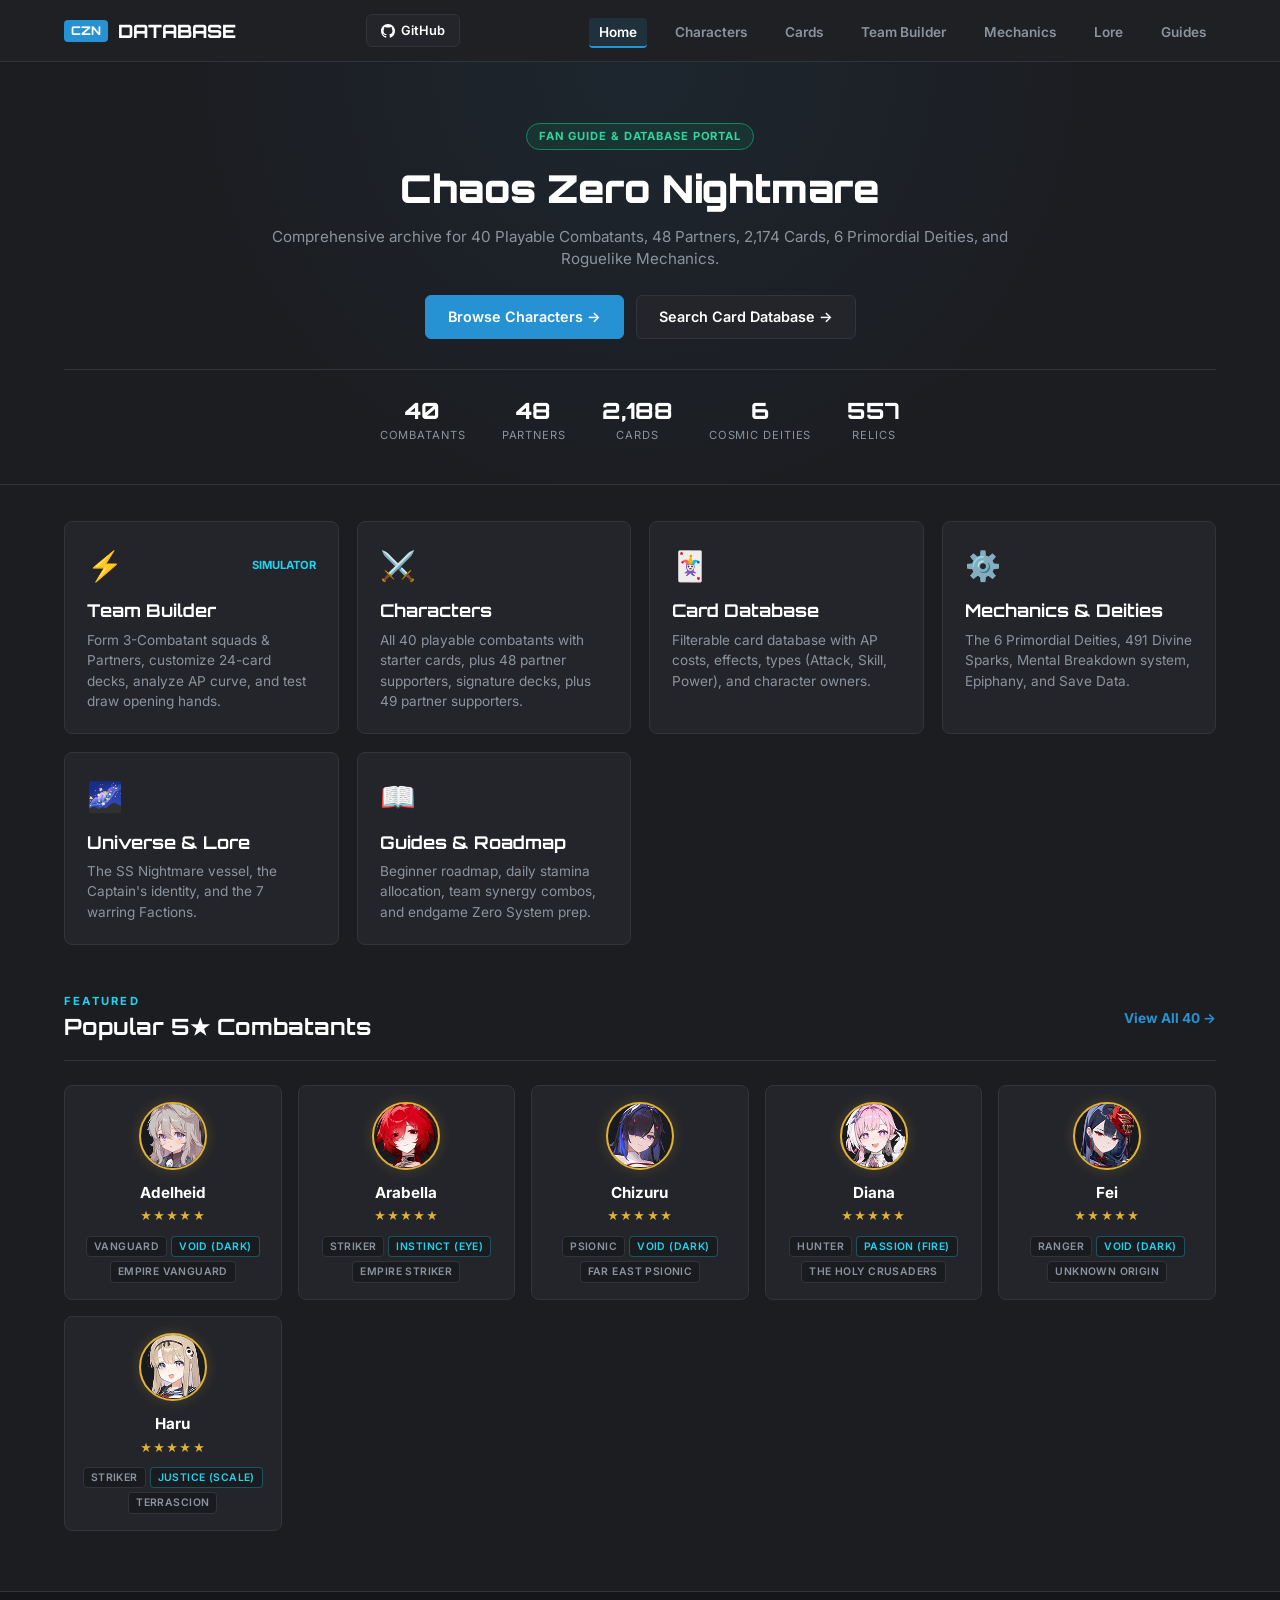
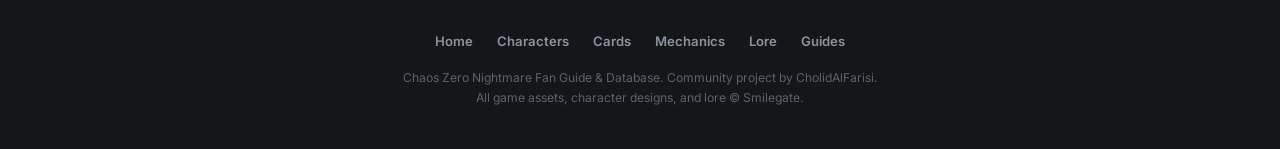
==== commit 7e017c43: "feat: add latest combatant Rossweisse (ID 30134) with full card database and teambuilder integration" ====
--- a/index.html
+++ b/index.html
@@ -3,11 +3,12 @@
 <head>
 <meta charset="UTF-8">
 <meta name="viewport" content="width=device-width, initial-scale=1.0">
+<meta name="robots" content="noindex, nofollow, noarchive, nosnippet">
 <title>Chaos Zero Nightmare — Database &amp; Fan Guide</title>
 <link rel="preconnect" href="https://fonts.googleapis.com">
 <link rel="preconnect" href="https://fonts.gstatic.com" crossorigin>
 <link href="https://fonts.googleapis.com/css2?family=Inter:wght@400;500;600;700&family=Orbitron:wght@600;700;800;900&display=swap" rel="stylesheet">
-<link rel="stylesheet" href="style.css">
+<link rel="stylesheet" href="style.css?v=2">
 <script src="teambuilder-data.js"></script>
 </head>
 <body>
@@ -37,8 +38,8 @@
 
     <div style="display:flex; justify-content:center; gap:36px; flex-wrap:wrap; margin-top:30px; padding-top:24px; border-top:1px solid var(--panel-border);">
       <div style="text-align:center"><div style="font-family:'Orbitron',sans-serif; font-weight:800; font-size:1.4rem; color:var(--text);">40</div><div style="font-size:0.7rem; color:var(--muted); text-transform:uppercase; letter-spacing:0.08em;">Combatants</div></div>
-      <div style="text-align:center"><div style="font-family:'Orbitron',sans-serif; font-weight:800; font-size:1.4rem; color:var(--text);">49</div><div style="font-size:0.7rem; color:var(--muted); text-transform:uppercase; letter-spacing:0.08em;">Partners</div></div>
-      <div style="text-align:center"><div style="font-family:'Orbitron',sans-serif; font-weight:800; font-size:1.4rem; color:var(--text);">2,174</div><div style="font-size:0.7rem; color:var(--muted); text-transform:uppercase; letter-spacing:0.08em;">Cards</div></div>
+      <div style="text-align:center"><div style="font-family:'Orbitron',sans-serif; font-weight:800; font-size:1.4rem; color:var(--text);">48</div><div style="font-size:0.7rem; color:var(--muted); text-transform:uppercase; letter-spacing:0.08em;">Partners</div></div>
+      <div style="text-align:center"><div style="font-family:'Orbitron',sans-serif; font-weight:800; font-size:1.4rem; color:var(--text);">2,188</div><div style="font-size:0.7rem; color:var(--muted); text-transform:uppercase; letter-spacing:0.08em;">Cards</div></div>
       <div style="text-align:center"><div style="font-family:'Orbitron',sans-serif; font-weight:800; font-size:1.4rem; color:var(--text);">6</div><div style="font-size:0.7rem; color:var(--muted); text-transform:uppercase; letter-spacing:0.08em;">Cosmic Deities</div></div>
       <div style="text-align:center"><div style="font-family:'Orbitron',sans-serif; font-weight:800; font-size:1.4rem; color:var(--text);">557</div><div style="font-size:0.7rem; color:var(--muted); text-transform:uppercase; letter-spacing:0.08em;">Relics</div></div>
     </div>
--- a/style.css
+++ b/style.css
@@ -174,12 +174,12 @@
   width: 28px; height: 28px; border-radius: 4px; display: flex; align-items: center; justify-content: center;
   background: var(--accent); color: #fff; font-weight: 800; font-size: 0.85rem; font-family: 'Orbitron', sans-serif;
 }
-.c-type { font-size: 0.68rem; letter-spacing: 0.06em; text-transform: uppercase; padding: 2px 8px; border-radius: 4px; font-weight: 700; }
-.type-atk { background: rgba(248,80,88,0.15); color: var(--red); border: 1px solid rgba(248,80,88,0.3); }
-.type-skill { background: rgba(38,146,211,0.15); color: var(--cyan); border: 1px solid rgba(38,146,211,0.3); }
-.type-power { background: rgba(223,178,53,0.15); color: var(--gold); border: 1px solid rgba(223,178,53,0.3); }
-.type-curse { background: rgba(168,85,247,0.15); color: var(--purple); border: 1px solid rgba(168,85,247,0.3); }
-.type-abnorm { background: rgba(239,68,68,0.2); color: #ff6b6b; border: 1px solid rgba(239,68,68,0.4); }
+.c-type, .type-badge { font-size: 0.68rem; letter-spacing: 0.06em; text-transform: uppercase; padding: 2px 8px; border-radius: 4px; font-weight: 700; display: inline-flex; align-items: center; gap: 4px; }
+.type-atk { background: rgba(248,80,88,0.18); color: var(--red); border: 1px solid rgba(248,80,88,0.35); }
+.type-skill { background: rgba(38,146,211,0.18); color: var(--cyan); border: 1px solid rgba(38,146,211,0.35); }
+.type-power, .type-upgrade { background: rgba(223,178,53,0.18); color: #dfb235; border: 1px solid rgba(223,178,53,0.45); }
+.type-curse { background: rgba(168,85,247,0.18); color: var(--purple); border: 1px solid rgba(168,85,247,0.35); }
+.type-abnorm, .type-abnormal { background: rgba(239,68,68,0.22); color: #ff6b6b; border: 1px solid rgba(239,68,68,0.45); }
 .card-item h4 { font-size: 0.95rem; font-weight: 700; color: var(--text); }
 .c-effect { font-size: 0.84rem; color: var(--body); line-height: 1.5; flex: 1; }
 .c-meta { font-size: 0.72rem; color: var(--muted); border-top: 1px solid var(--panel-border); padding-top: 10px; display: flex; justify-content: space-between; }
@@ -1564,8 +1564,15 @@
    ======================================================== */
 .game-card-grid {
   display: grid;
-  grid-template-columns: repeat(auto-fill, minmax(290px, 1fr));
+  grid-template-columns: repeat(auto-fill, minmax(460px, 1fr));
   gap: 18px;
+}
+
+@media (max-width: 640px) {
+  .game-card-grid {
+    grid-template-columns: 1fr;
+    gap: 14px;
+  }
 }
 
 .tcg-card {
@@ -1584,7 +1591,7 @@
 }
 
 .tcg-card:hover {
-  transform: translateY(-5px);
+  transform: translateY(-4px);
   box-shadow: 0 16px 36px rgba(0, 0, 0, 0.75), 0 0 16px rgba(34, 211, 238, 0.25);
   border-color: rgba(34, 211, 238, 0.45);
 }
@@ -1619,17 +1626,18 @@
   box-shadow: 0 10px 28px rgba(0, 0, 0, 0.55), 0 0 22px rgba(168, 85, 247, 0.45) !important;
 }
 
-/* Card Header Bar */
+/* Card Header Bar (Cost | Card Name | Card Type) */
 .tcg-header {
   display: flex;
   align-items: center;
   justify-content: space-between;
-  gap: 8px;
-  background: rgba(10, 15, 26, 0.92);
+  gap: 10px;
+  background: rgba(10, 15, 26, 0.95);
   border: 1px solid rgba(255, 255, 255, 0.08);
   border-radius: 8px;
   padding: 6px 10px;
   margin-bottom: 10px;
+  flex-shrink: 0;
 }
 
 .tcg-ap-badge {
@@ -1650,7 +1658,7 @@
 
 .tcg-name {
   font-family: 'Orbitron', sans-serif;
-  font-size: 0.9rem;
+  font-size: 0.88rem;
   font-weight: 700;
   color: #f8fafc;
   letter-spacing: 0.3px;
@@ -1660,31 +1668,57 @@
   flex: 1;
 }
 
-/* Card Artwork Frame */
+/* 2-Column Body Layout (Image 1 Structure) */
+.tcg-body {
+  display: grid;
+  grid-template-columns: 1fr 1fr;
+  gap: 10px;
+  flex: 1;
+  min-height: 0;
+  align-items: stretch;
+}
+
+@media (max-width: 540px) {
+  .tcg-body {
+    grid-template-columns: 1fr;
+  }
+}
+
+/* Left Column: Picture (Top) + Card Effect (Bottom) */
+.tcg-col-left {
+  display: flex;
+  flex-direction: column;
+  gap: 8px;
+  min-width: 0;
+}
+
+/* Card Artwork Frame - uncropped full picture (aspect-ratio 2:3) */
 .tcg-art-frame {
   width: 100%;
-  height: 140px;
+  aspect-ratio: 2 / 3;
   border-radius: 8px;
   overflow: hidden;
   position: relative;
-  background: #080c16;
+  background: radial-gradient(circle at center, #111827 0%, #060913 100%);
   border: 1px solid rgba(255, 255, 255, 0.1);
   display: flex;
   align-items: center;
   justify-content: center;
-  margin-bottom: 10px;
+  box-shadow: inset 0 0 16px rgba(0, 0, 0, 0.7);
+  flex-shrink: 0;
 }
 
 .tcg-art-img {
   width: 100%;
   height: 100%;
-  object-fit: cover;
-  object-position: center top;
+  object-fit: contain;
+  object-position: center;
   transition: transform 0.3s ease;
+  display: block;
 }
 
 .tcg-card:hover .tcg-art-img {
-  transform: scale(1.06);
+  transform: scale(1.03);
 }
 
 .tcg-art-fallback {
@@ -1712,6 +1746,7 @@
   font-weight: 800;
   color: #dfb235;
   box-shadow: 0 2px 6px rgba(0,0,0,0.6);
+  z-index: 2;
 }
 
 .tcg-art-badge-deity {
@@ -1727,39 +1762,88 @@
   font-weight: 800;
   color: #c084fc;
   box-shadow: 0 2px 6px rgba(0,0,0,0.6);
-}
-
-/* Card Effect Description Box */
+  z-index: 2;
+}
+
+/* Card Effect Description Box (Under Picture) */
 .tcg-desc-box {
   background: rgba(10, 14, 23, 0.88);
   border: 1px solid rgba(255, 255, 255, 0.08);
   border-radius: 8px;
-  padding: 9px 11px;
-  min-height: 54px;
-  font-size: 0.76rem;
-  line-height: 1.45;
+  padding: 8px 10px;
+  font-size: 0.74rem;
+  line-height: 1.4;
   color: #e2e8f0;
-  margin-bottom: 10px;
-  display: flex;
-  align-items: center;
-}
-
-/* Epiphany Config Section */
+  display: flex;
+  flex-direction: column;
+  justify-content: flex-start;
+  flex: 1;
+  min-height: 58px;
+  box-sizing: border-box;
+}
+
+.tcg-desc-header {
+  font-size: 0.62rem;
+  font-weight: 800;
+  color: var(--muted);
+  text-transform: uppercase;
+  letter-spacing: 0.5px;
+  margin-bottom: 4px;
+}
+
+.tcg-desc-text {
+  font-size: 0.74rem;
+  line-height: 1.4;
+  color: #f1f5f9;
+}
+
+/* Right Column: Epiphany Controls (Unique, Common, Divine) */
+.tcg-col-right {
+  display: flex;
+  flex-direction: column;
+  min-width: 0;
+  height: 100%;
+}
+
 .tcg-epiphany-controls {
   display: flex;
   flex-direction: column;
+  justify-content: space-between;
   gap: 8px;
-  background: rgba(8, 12, 22, 0.75);
-  border: 1px solid rgba(255, 255, 255, 0.07);
+  flex: 1;
+  padding: 0;
+  background: transparent;
+  border: none;
+  margin-bottom: 0;
+}
+
+.tcg-field {
+  background: rgba(8, 12, 22, 0.85);
+  border: 1px solid rgba(255, 255, 255, 0.08);
   border-radius: 8px;
-  padding: 10px;
-  margin-bottom: 10px;
-}
-
-.tcg-field {
-  display: flex;
-  flex-direction: column;
-  gap: 3px;
+  padding: 8px 10px;
+  display: flex;
+  flex-direction: column;
+  justify-content: center;
+  gap: 5px;
+  box-sizing: border-box;
+  transition: border-color 0.2s, background 0.2s;
+  flex: 1;
+}
+
+.tcg-field.is-active-unique {
+  border-color: rgba(223, 178, 53, 0.4);
+  background: rgba(223, 178, 53, 0.05);
+}
+
+.tcg-field.is-active-common {
+  border-color: rgba(34, 211, 238, 0.4);
+  background: rgba(34, 211, 238, 0.05);
+}
+
+.tcg-field.is-active-divine {
+  border-color: rgba(168, 85, 247, 0.4);
+  background: rgba(168, 85, 247, 0.05);
 }
 
 .tcg-field-header {
@@ -1801,8 +1885,10 @@
   color: var(--muted);
   font-weight: 700;
   background: rgba(255, 255, 255, 0.05);
-  padding: 1px 5px;
-  border-radius: 3px;
+  padding: 3px 6px;
+  border-radius: 4px;
+  display: inline-block;
+  text-align: center;
 }
 
 .tcg-deity-banner {
@@ -1822,7 +1908,9 @@
 .tcg-footer-actions {
   display: flex;
   gap: 8px;
-  margin-top: auto;
+  margin-top: 10px;
+  padding-top: 8px;
+  border-top: 1px solid rgba(255, 255, 255, 0.08);
 }
 
 /* TCG Add Card Slot & Deck Summary */
@@ -1855,3 +1943,276 @@
   justify-content: space-between;
   align-items: center;
 }
+
+/* ========================================================
+   UNIQUE EPIPHANY INTERACTIVE SELECTOR & COMPARISON SYSTEM
+   ======================================================== */
+.tcg-branch-pill-row {
+  display: flex;
+  gap: 4px;
+  flex-wrap: wrap;
+  margin-top: 4px;
+  margin-bottom: 5px;
+}
+
+.tcg-branch-pill {
+  flex: 1;
+  min-width: 38px;
+  padding: 4px 6px;
+  background: rgba(15, 23, 42, 0.7);
+  border: 1px solid var(--panel-border);
+  border-radius: 4px;
+  color: var(--muted);
+  font-family: 'Orbitron', sans-serif;
+  font-size: 0.68rem;
+  font-weight: 700;
+  cursor: pointer;
+  display: inline-flex;
+  align-items: center;
+  justify-content: center;
+  gap: 2px;
+  transition: all 0.2s cubic-bezier(0.2, 0.8, 0.2, 1);
+  user-select: none;
+}
+
+.tcg-branch-pill:hover:not(:disabled) {
+  border-color: rgba(223, 178, 53, 0.6);
+  color: #dfb235;
+  background: rgba(223, 178, 53, 0.12);
+  transform: translateY(-1px);
+}
+
+.tcg-branch-pill.active {
+  background: rgba(223, 178, 53, 0.22);
+  border-color: #dfb235;
+  color: #dfb235;
+  box-shadow: 0 0 10px rgba(223, 178, 53, 0.4);
+}
+
+.tcg-branch-pill.is-upgrade {
+  border-color: rgba(223, 178, 53, 0.45);
+}
+
+.tcg-branch-pill.is-upgrade.active {
+  background: linear-gradient(135deg, rgba(223, 178, 53, 0.35), rgba(245, 158, 11, 0.25));
+  border-color: #dfb235;
+  color: #ffffff;
+  text-shadow: 0 0 6px rgba(223, 178, 53, 0.8);
+  box-shadow: 0 0 12px rgba(223, 178, 53, 0.5);
+}
+
+.tcg-branch-pill:disabled {
+  opacity: 0.35;
+  cursor: not-allowed;
+}
+
+.tcg-branch-summary {
+  background: rgba(10, 15, 26, 0.9);
+  border: 1px solid rgba(223, 178, 53, 0.28);
+  border-radius: 5px;
+  padding: 6px 8px;
+  margin-top: 4px;
+  font-size: 0.72rem;
+  line-height: 1.4;
+  color: #e2e8f0;
+}
+
+.tcg-branch-summary-head {
+  display: flex;
+  justify-content: space-between;
+  align-items: center;
+  margin-bottom: 3px;
+  font-size: 0.7rem;
+}
+
+.tcg-morph-notice {
+  display: flex;
+  align-items: center;
+  gap: 5px;
+  background: rgba(223, 178, 53, 0.15);
+  border: 1px solid rgba(223, 178, 53, 0.35);
+  border-radius: 4px;
+  padding: 3px 6px;
+  font-size: 0.65rem;
+  color: #dfb235;
+  margin-top: 4px;
+  font-weight: 600;
+  line-height: 1.25;
+}
+
+.tcg-branch-compare-btn {
+  padding: 2px 7px;
+  font-size: 0.62rem;
+  font-weight: 700;
+  color: #dfb235;
+  background: rgba(223, 178, 53, 0.1);
+  border: 1px solid rgba(223, 178, 53, 0.4);
+  border-radius: 4px;
+  cursor: pointer;
+  transition: all 0.2s ease;
+}
+
+.tcg-branch-compare-btn:hover {
+  background: rgba(223, 178, 53, 0.25);
+  border-color: #dfb235;
+  color: #fff;
+  box-shadow: 0 0 8px rgba(223, 178, 53, 0.4);
+}
+
+.ep-branch-overview-strip {
+  display: flex;
+  gap: 6px;
+  flex-wrap: wrap;
+  padding: 8px;
+  background: rgba(15, 23, 42, 0.65);
+  border: 1px solid var(--panel-border);
+  border-radius: 6px;
+  margin-bottom: 14px;
+}
+
+.ep-branch-overview-item {
+  flex: 1;
+  min-width: 90px;
+  padding: 6px 8px;
+  border-radius: 5px;
+  background: rgba(10, 14, 26, 0.85);
+  border: 1px solid var(--panel-border);
+  text-align: center;
+  cursor: pointer;
+  transition: all 0.2s ease;
+}
+
+.ep-branch-overview-item:hover {
+  border-color: #dfb235;
+}
+
+.ep-branch-overview-item.active {
+  border: 1px solid #dfb235;
+  background: rgba(223, 178, 53, 0.15);
+  box-shadow: 0 0 8px rgba(223, 178, 53, 0.3);
+}
+
+/* Manifest Ego & Potential Styling */
+.ego-hl {
+  color: #dfb235;
+  font-weight: 600;
+}
+.ego-hl.red {
+  color: #ef4444;
+}
+.ego-hl.blue {
+  color: #38bdf8;
+}
+.ego-card-name {
+  color: #a78bfa;
+  text-decoration: underline;
+  text-underline-offset: 2px;
+  font-weight: 600;
+}
+
+.modal-tabs {
+  display: flex;
+  gap: 8px;
+  margin-bottom: 16px;
+  border-bottom: 1px solid var(--panel-border);
+  padding-bottom: 8px;
+}
+.modal-tab-btn {
+  background: transparent;
+  border: 1px solid transparent;
+  color: var(--muted);
+  font-size: 0.82rem;
+  font-weight: 700;
+  padding: 6px 14px;
+  border-radius: 6px;
+  cursor: pointer;
+  transition: all 0.2s;
+}
+.modal-tab-btn:hover {
+  color: var(--text);
+  border-color: rgba(255, 255, 255, 0.1);
+}
+.modal-tab-btn.active {
+  background: var(--card-inner);
+  border-color: var(--accent);
+  color: var(--text);
+}
+
+.ego-stage-list {
+  display: flex;
+  flex-direction: column;
+  gap: 10px;
+}
+.ego-stage-card {
+  background: var(--card-inner);
+  border: 1px solid var(--panel-border);
+  border-radius: 8px;
+  padding: 12px 14px;
+  transition: all 0.2s ease;
+  position: relative;
+}
+.ego-stage-card.active {
+  border-color: rgba(223, 178, 53, 0.6);
+  background: rgba(223, 178, 53, 0.05);
+  box-shadow: 0 0 12px rgba(223, 178, 53, 0.08);
+}
+.ego-stage-card.locked {
+  opacity: 0.7;
+  border-color: rgba(255, 255, 255, 0.05);
+}
+.ego-stage-head {
+  display: flex;
+  justify-content: space-between;
+  align-items: center;
+  margin-bottom: 6px;
+  flex-wrap: wrap;
+  gap: 6px;
+}
+.ego-stage-title-wrap {
+  display: flex;
+  align-items: center;
+  gap: 8px;
+}
+.ego-level-badge {
+  background: #0f172a;
+  border: 1px solid #dfb235;
+  color: #dfb235;
+  font-size: 0.65rem;
+  font-weight: 800;
+  padding: 2px 6px;
+  border-radius: 4px;
+  font-family: 'Orbitron', sans-serif;
+  letter-spacing: 0.5px;
+}
+.ego-stage-title {
+  font-weight: 700;
+  font-size: 0.92rem;
+  color: var(--text);
+}
+.ego-sub-badge {
+  font-size: 0.68rem;
+  color: var(--muted);
+  background: rgba(255, 255, 255, 0.05);
+  padding: 2px 6px;
+  border-radius: 4px;
+}
+.ego-stage-desc {
+  font-size: 0.8rem;
+  color: var(--body);
+  line-height: 1.45;
+}
+
+.hero-manifest-banner {
+  background: rgba(0, 0, 0, 0.3);
+  border: 1px solid rgba(223, 178, 53, 0.3);
+  border-radius: 6px;
+  padding: 7px 9px;
+  margin-bottom: 8px;
+  cursor: pointer;
+  transition: all 0.2s;
+}
+.hero-manifest-banner:hover {
+  border-color: #dfb235;
+  background: rgba(223, 178, 53, 0.08);
+}
+
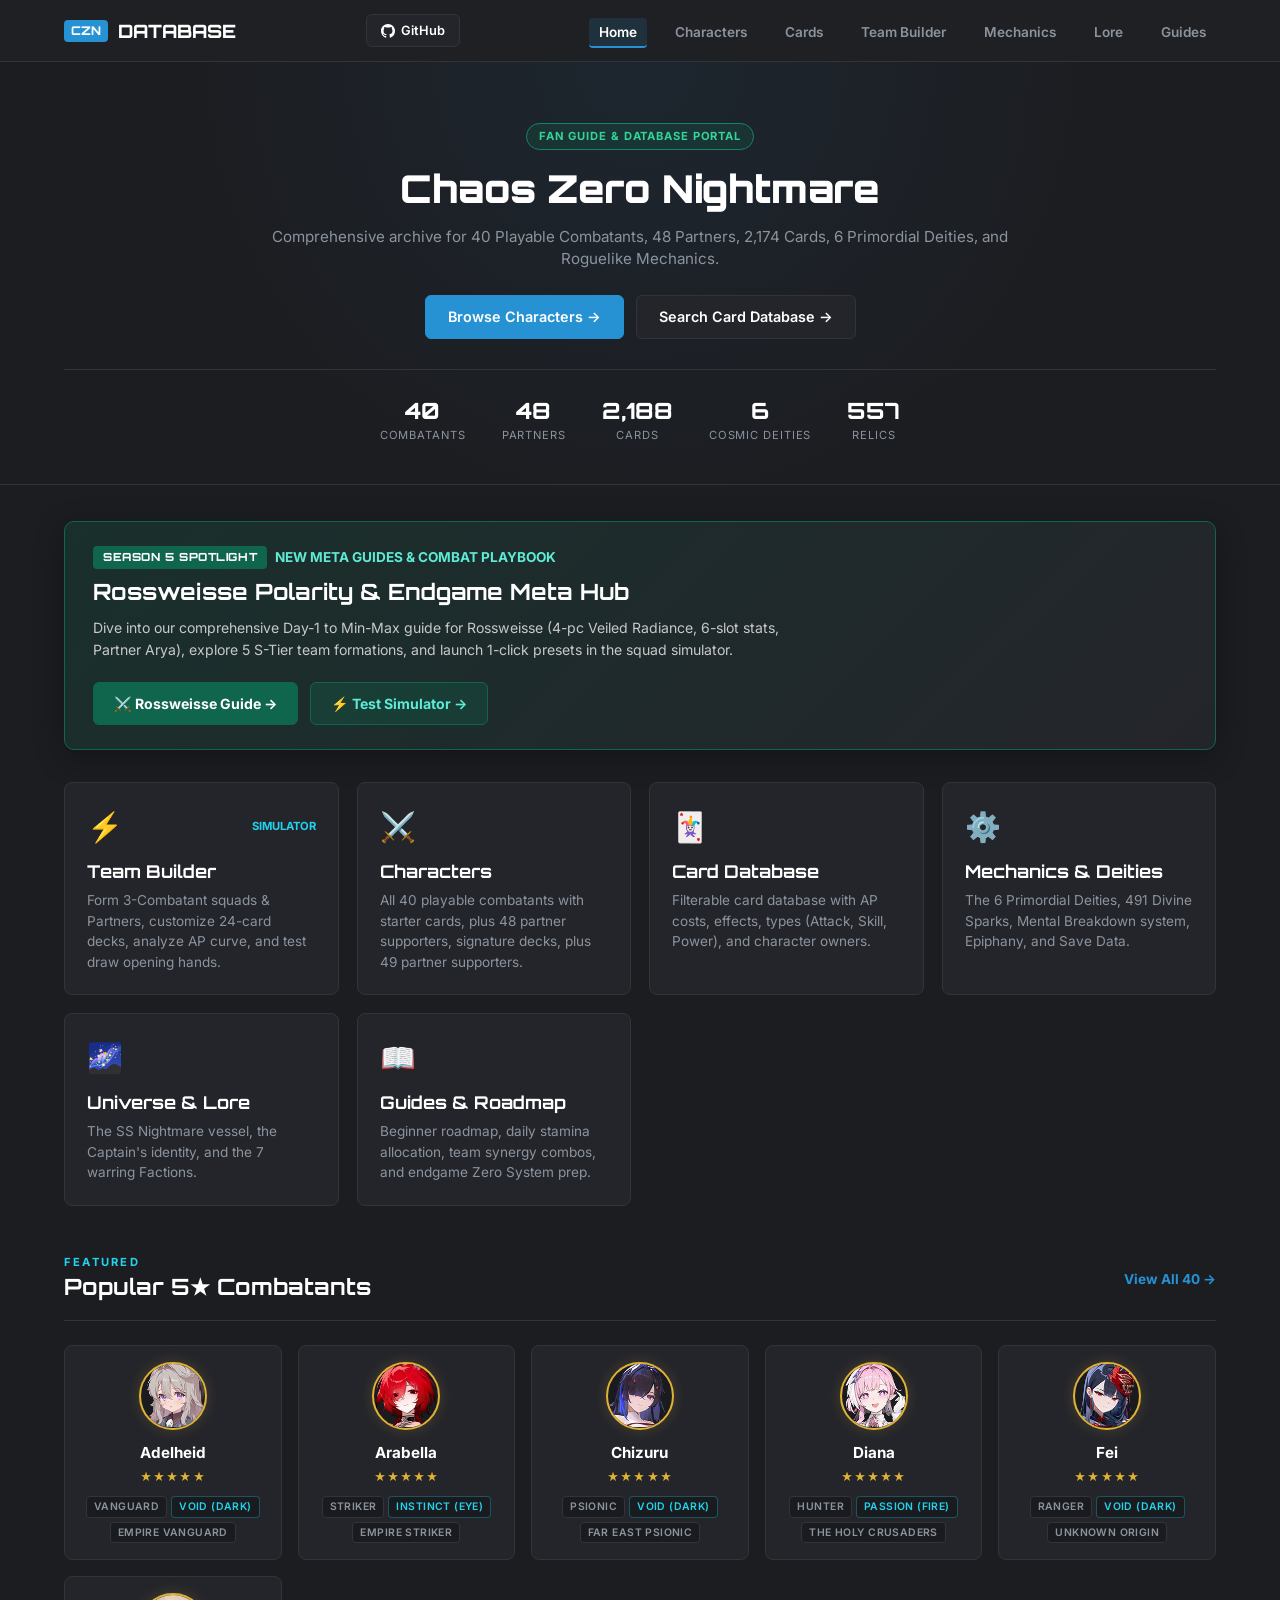
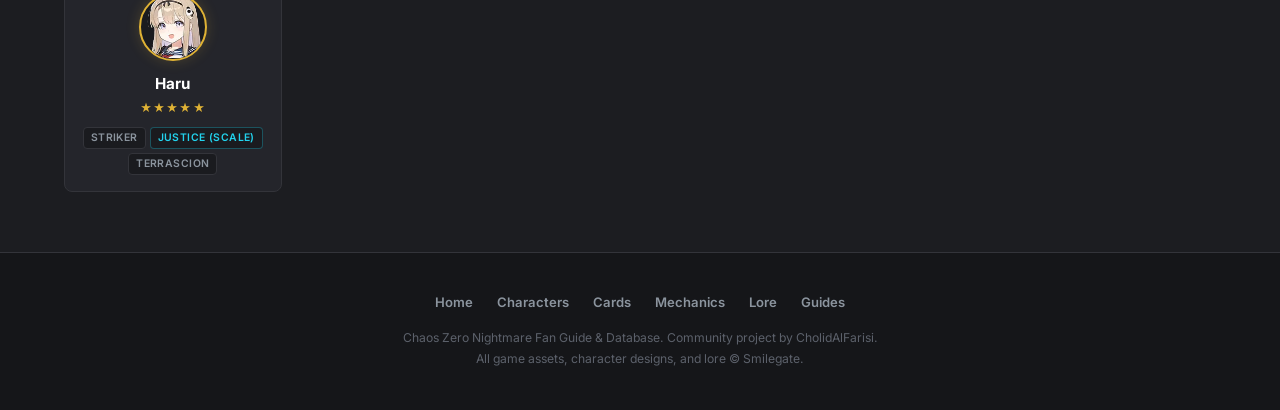
==== commit 9044729b: "feat: overhaul website to focus on meta guides, team builder presets, and Rossweisse master breakdow" ====
--- a/index.html
+++ b/index.html
@@ -46,6 +46,24 @@
   </header>
 
   <div class="container">
+    <!-- SPOTLIGHT: SEASON 5 META & ROSSWEISSE -->
+    <div style="background:linear-gradient(135deg, rgba(16,102,77,0.25), var(--panel)); border:1px solid #10664d; border-radius:10px; padding:24px 28px; margin-bottom:32px; display:flex; justify-content:space-between; align-items:center; flex-wrap:wrap; gap:20px; box-shadow:0 8px 30px rgba(0,0,0,0.3);">
+      <div style="max-width:700px;">
+        <div style="display:flex; align-items:center; gap:8px; margin-bottom:6px;">
+          <span style="background:#10664d; color:#fff; font-size:0.7rem; font-weight:800; padding:3px 10px; border-radius:4px; font-family:'Orbitron',sans-serif; letter-spacing:0.05em;">SEASON 5 SPOTLIGHT</span>
+          <span style="color:#5eead4; font-size:0.85rem; font-weight:700;">NEW META GUIDES &amp; COMBAT PLAYBOOK</span>
+        </div>
+        <h2 style="font-family:'Orbitron',sans-serif; font-size:1.4rem; color:var(--text); margin:0 0 8px 0;">Rossweisse Polarity &amp; Endgame Meta Hub</h2>
+        <p style="font-size:0.88rem; color:var(--body); line-height:1.6; margin:0;">
+          Dive into our comprehensive Day-1 to Min-Max guide for Rossweisse (4-pc Veiled Radiance, 6-slot stats, Partner Arya), explore 5 S-Tier team formations, and launch 1-click presets in the squad simulator.
+        </p>
+      </div>
+      <div style="display:flex; gap:12px; flex-wrap:wrap;">
+        <a href="guides.html?tab=tab-rossweisse" class="nav-btn" style="background:#10664d; color:#fff; border-color:#10664d; padding:10px 20px; font-size:0.88rem; font-weight:700;">⚔️ Rossweisse Guide →</a>
+        <a href="teambuilder.html?preset=rossweisse_polarity" class="nav-btn" style="background:rgba(16,102,77,0.3); border-color:#10664d; color:#5eead4; padding:10px 20px; font-size:0.88rem; font-weight:700;">⚡ Test Simulator →</a>
+      </div>
+    </div>
+
     <!-- Hub Sections Navigation -->
     <div style="display:grid; grid-template-columns:repeat(auto-fit,minmax(240px,1fr)); gap:18px; margin-bottom:48px;">
       <a href="teambuilder.html" style="text-decoration:none; color:inherit;">
